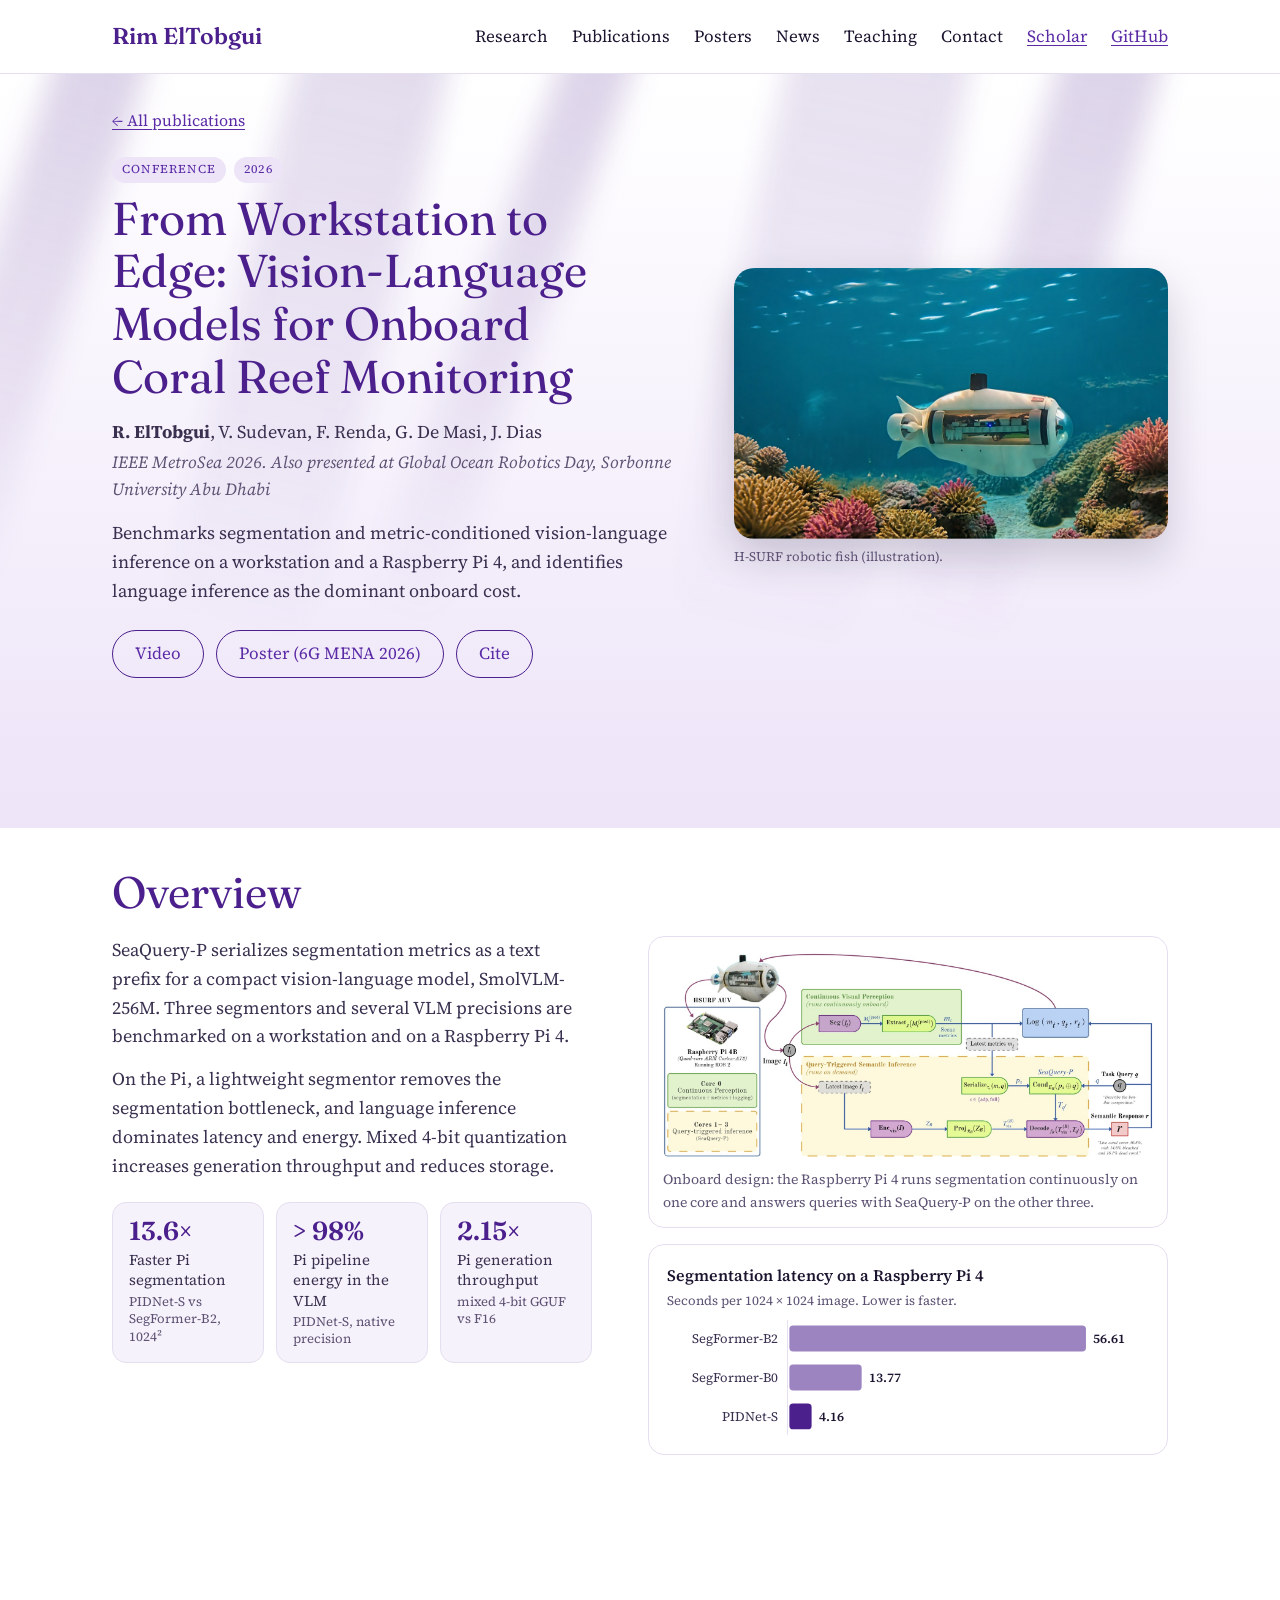
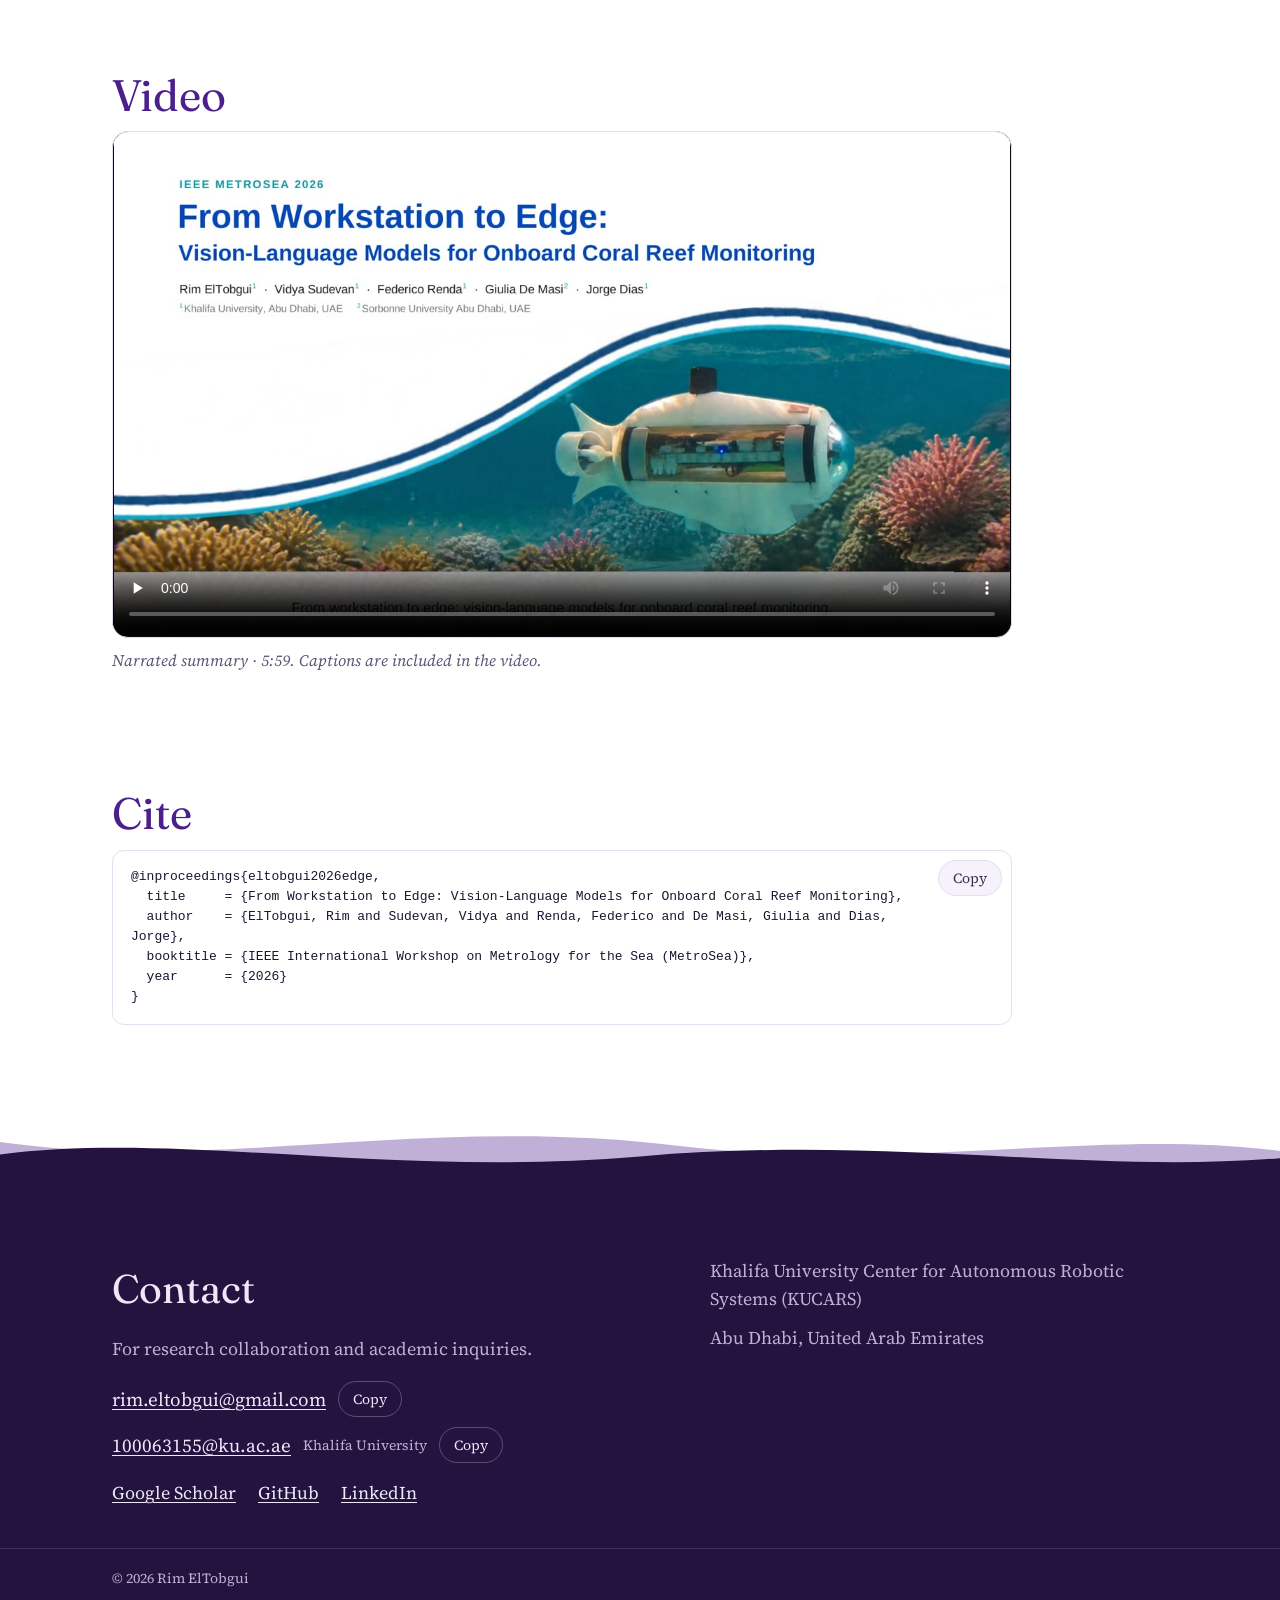
==== paper-edge-2026.html @ 058132c9 "Add files via upload" ====
<!DOCTYPE html>
<html lang="en">
<head>
<meta charset="utf-8">
<meta name="viewport" content="width=device-width, initial-scale=1">
<title>From Workstation to Edge: Vision-Language Models for Onboard Coral Reef Monitoring · Rim ElTobgui</title>
<meta name="description" content="Benchmarks segmentation and metric-conditioned vision-language inference on a workstation and a Raspberry Pi 4, and identifies language inference as the dominant onboard cost.">
<link rel="preconnect" href="https://fonts.googleapis.com">
<link rel="preconnect" href="https://fonts.gstatic.com" crossorigin>
<link href="https://fonts.googleapis.com/css2?family=Fraunces:ital,opsz,wght@0,9..144,400;0,9..144,600;1,9..144,400&family=Source+Serif+4:ital,opsz,wght@0,8..60,400;0,8..60,600;1,8..60,400&display=swap" rel="stylesheet">
<link rel="stylesheet" href="css/site.css">
</head>
<body>

<nav class="site-nav" aria-label="Main">
  <div class="wrap">
    <a class="brand" href="index.html">Rim ElTobgui</a>
    <div class="nav-links">
      <a href="index.html#research">Research</a>
      <a href="index.html#publications">Publications</a>
      <a href="index.html#posters">Posters</a>
      <a href="index.html#news">News</a>
      <a href="index.html#teaching">Teaching</a>
      <a href="index.html#contact">Contact</a>
      <a class="scholar" href="https://scholar.google.com/citations?user=j8RVJ1IAAAAJ&amp;hl=en">Scholar</a>
      <a class="scholar" href="https://github.com/rimeltobgui">GitHub</a>
    </div>
  </div>
</nav>

<header class="hero-band paper-band">
<div class="rays" aria-hidden="true"><span></span><span></span><span></span><span></span><span></span></div>
<div class="wrap hero-wrap paper-head">
  <a class="back" href="index.html#publications">All publications</a>
  <div class="paper-top">
    <div class="paper-meta">
      <div class="tags"><span class="tag">Conference</span><span class="tag">2026</span></div>
      <h1>From Workstation to Edge: Vision-Language Models for Onboard Coral Reef Monitoring</h1>
      <p class="authors"><strong>R. ElTobgui</strong>, V. Sudevan, F. Renda, G. De Masi, J. Dias</p>
      <p class="venue">IEEE MetroSea 2026. Also presented at Global Ocean Robotics Day, Sorbonne University Abu Dhabi</p>
      <p class="paper-sum">Benchmarks segmentation and metric-conditioned vision-language inference on a workstation and a Raspberry Pi 4, and identifies language inference as the dominant onboard cost.</p>
      <div class="actions"><a class="btn btn-ghost" href="#video">Video</a><a class="btn btn-ghost" href="posters/6gmena2026.pdf">Poster (6G MENA 2026)</a><a class="btn btn-ghost" href="#cite">Cite</a></div>
    </div>
    <figure class="paper-hero-fig"><img src="img/hsurf-render-1.jpg" alt="Illustration of an H-SURF robotic fish over a coral reef"><figcaption>H-SURF robotic fish (illustration).</figcaption></figure>
  </div>
</div>

</header>

<main>
<section class="section" id="overview" style="padding-top: 40px"><div class="wrap">
<h2 class="section-title">Overview</h2>
<div class="spot paper-spot">
      <div class="spot-text">
        <p class="over">SeaQuery-P serializes segmentation metrics as a text prefix for a compact vision-language model, SmolVLM-256M. Three segmentors and several VLM precisions are benchmarked on a workstation and on a Raspberry Pi 4.</p>
        <p class="over">On the Pi, a lightweight segmentor removes the segmentation bottleneck, and language inference dominates latency and energy. Mixed 4-bit quantization increases generation throughput and reduces storage.</p>
        <div class="stats">
          <div class="stat"><b>13.6×</b><span>Faster Pi segmentation</span><small>PIDNet-S vs SegFormer-B2, 1024²</small></div>
          <div class="stat"><b>&gt; 98%</b><span>Pi pipeline energy in the VLM</span><small>PIDNet-S, native precision</small></div>
          <div class="stat"><b>2.15×</b><span>Pi generation throughput</span><small>mixed 4-bit GGUF vs F16</small></div>
        </div>
      </div>
      <div class="spot-visual">
        <figure class="fig">
          <img src="img/edge-onboard.jpg" alt="Onboard pipeline: the H-SURF robot and a Raspberry Pi 4. Core 0 runs segmentation and metric extraction continuously; cores 1 to 3 run SeaQuery-P when a query arrives" loading="lazy" width="1600" height="678">
          <figcaption>Onboard design: the Raspberry Pi 4 runs segmentation continuously on one core and answers queries with SeaQuery-P on the other three.</figcaption>
        </figure>
        <figure class="chart">
          <h4>Segmentation latency on a Raspberry Pi 4</h4>
          <p>Seconds per 1024 × 1024 image. Lower is faster.</p>
          <svg viewBox="0 0 520 132" role="img" aria-label="SegFormer-B2 56.61 seconds, SegFormer-B0 13.77 seconds, PIDNet-S 4.16 seconds">
            <line class="axis" x1="130" y1="0" x2="130" y2="124"/>
            <g class="row"><title>SegFormer-B2: 56.61 s</title><text x="120" y="25" text-anchor="end">SegFormer-B2</text><rect class="bar" x="132" y="6" width="320" height="28" rx="4"/><text class="val" x="460" y="25">56.61</text></g>
            <g class="row"><title>SegFormer-B0: 13.77 s</title><text x="120" y="67" text-anchor="end">SegFormer-B0</text><rect class="bar" x="132" y="48" width="78" height="28" rx="4"/><text class="val" x="218" y="67">13.77</text></g>
            <g class="row"><title>PIDNet-S: 4.16 s</title><text x="120" y="109" text-anchor="end">PIDNet-S</text><rect class="bar key" x="132" y="90" width="24" height="28" rx="4"/><text class="val" x="164" y="109">4.16</text></g>
          </svg>
        </figure>
      </div>
    </div>
</div></section>



<section class="section" id="video"><div class="wrap">
<h2 class="section-title">Video</h2>
<div class="paper-video"><video controls preload="none" poster="img/thumb-metrosea2026.jpg"><source src="video/metrosea2026.mp4" type="video/mp4"></video><p class="venue">Narrated summary · 5:59. Captions are included in the video.</p></div>
</div></section>

<section class="section" id="cite" style="padding-top: 24px"><div class="wrap"><h2 class="section-title">Cite</h2>
<div class="bibbox"><pre>@inproceedings{eltobgui2026edge,
  title     = {From Workstation to Edge: Vision-Language Models for Onboard Coral Reef Monitoring},
  author    = {ElTobgui, Rim and Sudevan, Vidya and Renda, Federico and De Masi, Giulia and Dias, Jorge},
  booktitle = {IEEE International Workshop on Metrology for the Sea (MetroSea)},
  year      = {2026}
}</pre><button type="button" class="copy">Copy</button></div></div></section>
</main>

<footer id="contact">
  <svg class="foot-wave" viewBox="0 0 1440 80" preserveAspectRatio="none" aria-hidden="true"><path class="w2" d="M0,30 C240,64 480,0 760,34 C1020,64 1240,14 1440,40 L1440,80 L0,80 Z"/><path class="w1" d="M0,44 C200,18 440,70 720,46 C1000,22 1220,66 1440,48 L1440,80 L0,80 Z"/></svg>
  <div class="wrap">
    <div style="flex: 1 1 420px; min-width: 0">
      <h2>Contact</h2>
      <p>For research collaboration and academic inquiries.</p>
      <ul class="emails">
        <li><a href="mailto:rim.eltobgui@gmail.com">rim.eltobgui@gmail.com</a><button type="button" class="copy-mail" data-mail="rim.eltobgui@gmail.com">Copy</button></li>
        <li><a href="mailto:100063155@ku.ac.ae">100063155@ku.ac.ae</a><span class="mail-note">Khalifa University</span><button type="button" class="copy-mail" data-mail="100063155@ku.ac.ae">Copy</button></li>
      </ul>
      <div class="foot-links">
        <a href="https://scholar.google.com/citations?user=j8RVJ1IAAAAJ&amp;hl=en">Google Scholar</a>
        <a href="https://github.com/rimeltobgui">GitHub</a>
        <a href="https://www.linkedin.com/in/rimeltobgui">LinkedIn</a>
      </div>
    </div>
    <div style="flex: 1 1 320px; min-width: 0">
      <p>Khalifa University Center for Autonomous Robotic Systems (KUCARS)</p>
      <p>Abu Dhabi, United Arab Emirates</p>
    </div>
  </div>
  <div class="copyright"><div class="wrap">© 2026 Rim ElTobgui</div></div>
</footer>

<script>
(function () {
  var chips = document.querySelectorAll('.chip');
  var pubs = document.querySelectorAll('.pub');
  var count = document.getElementById('pub-count');
  function apply(filter) {
    var n = 0;
    pubs.forEach(function (p) {
      var show = filter === 'all' || p.getAttribute('data-type') === filter;
      p.hidden = !show;
      if (show) n++;
    });
    count.textContent = n + (n === 1 ? ' paper' : ' papers');
    chips.forEach(function (c) { c.setAttribute('aria-pressed', c.getAttribute('data-filter') === filter ? 'true' : 'false'); });
  }
  chips.forEach(function (c) { c.addEventListener('click', function () { apply(c.getAttribute('data-filter')); }); });

  document.querySelectorAll('.copy').forEach(function (btn) {
    btn.addEventListener('click', function () {
      var text = btn.parentElement.querySelector('pre').textContent;
      var done = function (msg) { btn.textContent = msg; setTimeout(function () { btn.textContent = 'Copy'; }, 1600); };
      try {
        navigator.clipboard.writeText(text).then(function () { done('Copied'); }, function () { done('Select and copy'); });
      } catch (e) { done('Select and copy'); }
    });
  });

  document.querySelectorAll('.copy-mail').forEach(function (btn) {
    btn.addEventListener('click', function () {
      var done = function (msg) { btn.textContent = msg; setTimeout(function () { btn.textContent = 'Copy'; }, 1600); };
      try {
        navigator.clipboard.writeText(btn.getAttribute('data-mail')).then(function () { done('Copied'); }, function () { done('Select and copy'); });
      } catch (e) { done('Select and copy'); }
    });
  });

  // Opening a video link plays nothing by itself; reset the filter so linked papers are visible.
  document.querySelectorAll('a[href^="#pub-"]').forEach(function (a) {
    a.addEventListener('click', function () { apply('all'); });
  });
})();
</script>
</body>
</html>
---- css/site.css ----
/* Layout: single editorial column, 1120px measure, hairline-ruled sections, portrait beside the name. */
:root {
  --bg: #FFFFFF;
  --wash: #F6F2FB;
  --ink: #1D1530;
  --ink-2: #3A3150;
  --muted: #5E5374;
  --rule: #E5DEEF;
  --accent: #4B1F8C;
  --accent-ink: #5B2BA6;
  --accent-soft: #EDE4F8;
  --on-accent: #FFFFFF;
  --foot: #24123F;
  --foot-ink: #EEE7F8;
  --foot-muted: #BFB1D4;
  --display: "Fraunces", Georgia, "Times New Roman", serif;
  --body: "Source Serif 4", Georgia, "Times New Roman", serif;
  --mono: ui-monospace, "SFMono-Regular", Menlo, Consolas, monospace;
  color-scheme: light;
}
@media (prefers-color-scheme: dark) {
  :root:not([data-theme="light"]) {
    --bg: #15111C; --wash: #1D1727; --ink: #EDE8F4; --ink-2: #D6CEE3; --muted: #ADA1C2; --rule: #342A43;
    --accent: #C4A8F3; --accent-ink: #D3BDF8; --accent-soft: #2A2040; --on-accent: #1A0F2E;
    --foot: #0E0A14; --foot-ink: #EDE8F4; --foot-muted: #A99DBD; color-scheme: dark;
  }
}
:root[data-theme="dark"] {
  --bg: #15111C; --wash: #1D1727; --ink: #EDE8F4; --ink-2: #D6CEE3; --muted: #ADA1C2; --rule: #342A43;
  --accent: #C4A8F3; --accent-ink: #D3BDF8; --accent-soft: #2A2040; --on-accent: #1A0F2E;
  --foot: #0E0A14; --foot-ink: #EDE8F4; --foot-muted: #A99DBD; color-scheme: dark;
}
* { box-sizing: border-box; }
html { scroll-behavior: smooth; }
@media (prefers-reduced-motion: reduce) { html { scroll-behavior: auto; } }
body { margin: 0; background: var(--bg); color: var(--ink); font-family: var(--body); font-size: 18px; line-height: 1.6; }
img, video { max-width: 100%; }
a { color: var(--accent-ink); text-decoration-thickness: 1px; text-underline-offset: 3px; }
a:hover { color: var(--accent); }
:focus-visible { outline: 2px solid var(--accent); outline-offset: 3px; border-radius: 4px; }
h1, h2, h3 { text-wrap: balance; }
.wrap { max-width: 1120px; margin: 0 auto; padding: 0 clamp(16px, 4vw, 32px); }
.section { padding: 80px 0; }
.section-title { margin: 0 0 12px; font-family: var(--display); font-weight: 400; font-size: clamp(34px, 4.4vw, 44px); line-height: 1.1; color: var(--accent); }
.lede { margin: 0 0 40px; max-width: 62ch; color: var(--ink-2); }

/* Nav */
.site-nav { border-bottom: 1px solid var(--rule); background: var(--bg); position: sticky; top: 0; z-index: 10; }
.site-nav .wrap { display: flex; flex-wrap: wrap; align-items: center; justify-content: space-between; gap: 12px 24px; padding-top: 18px; padding-bottom: 18px; }
.brand { font-family: var(--display); font-size: 23px; font-weight: 600; color: var(--accent); text-decoration: none; }
.nav-links { display: flex; flex-wrap: wrap; gap: 6px 24px; font-size: 17px; }
.nav-links a { color: var(--ink); text-decoration: none; }
.nav-links a:hover { color: var(--accent); text-decoration: underline; }
.nav-links a.scholar { color: var(--accent-ink); text-decoration: underline; }

/* Hero */
.hero { display: flex; flex-wrap: wrap; align-items: center; gap: 56px; padding: 72px 0 56px; }
.hero-text { flex: 1 1 520px; min-width: 0; }
.eyebrow { margin: 0 0 14px; font-size: 14px; letter-spacing: 0.14em; text-transform: uppercase; color: var(--muted); }
.hero h1 { margin: 0 0 12px; font-family: var(--display); font-weight: 400; font-size: clamp(52px, 7vw, 78px); line-height: 1.02; color: var(--accent); }
.tagline { margin: 0 0 22px; font-family: var(--display); font-style: italic; font-size: clamp(24px, 2.8vw, 30px); line-height: 1.25; color: var(--ink-2); }
.hero p.intro { margin: 0 0 18px; font-size: 20px; color: var(--ink-2); max-width: 60ch; }
.advisors { margin: 0 0 30px; font-size: 16px; color: var(--muted); }
.actions { display: flex; flex-wrap: wrap; align-items: center; gap: 12px; }
.btn { display: inline-flex; align-items: center; gap: 10px; min-height: 48px; padding: 0 22px; border-radius: 999px; font-size: 17px; text-decoration: none; border: 1px solid var(--accent); }
.btn-primary { background: var(--accent); color: var(--on-accent); }
.btn-primary:hover { background: var(--accent-ink); color: var(--on-accent); }
.btn-ghost { color: var(--accent-ink); background: transparent; }
.btn-ghost:hover { background: var(--accent-soft); }
.portrait { flex: 0 1 330px; min-width: 220px; max-width: 330px; margin: 0; position: relative; }
.portrait::before { content: ""; position: absolute; inset: 20px -20px -20px 20px; background: var(--accent-soft); border-radius: 28px; }
.portrait img { position: relative; display: block; width: 100%; height: auto; aspect-ratio: 3 / 4; object-fit: cover; border-radius: 28px; }


/* Latest */
.latest-section { padding: 24px 0 24px; }
.latest-head { display: flex; flex-wrap: wrap; align-items: baseline; justify-content: space-between; gap: 12px; margin-bottom: 20px; }
.latest { display: grid; grid-template-columns: repeat(2, minmax(0, 1fr)); gap: 24px; }
.latest-card { display: flex; flex-direction: column; border: 1px solid var(--rule); border-radius: 20px; overflow: hidden; background: var(--bg); }
.latest-card.feature { grid-column: 1 / -1; flex-direction: row; flex-wrap: wrap; background: var(--wash); }
.latest-img { display: block; flex: 1 1 420px; min-width: 0; background: var(--wash); }
.latest-img img { display: block; width: 100%; height: 100%; min-height: 260px; aspect-ratio: 16 / 9; object-fit: cover; }
.latest-card:not(.feature) .latest-img { flex: 0 0 auto; }
.latest-card:not(.feature) .latest-img img { height: auto; min-height: 0; }
.latest-img img.contain { object-fit: contain; background: #FFFFFF; padding: 16px; }
.latest-card:not(.feature) .latest-body { flex: 1 1 auto; }
.latest-body { flex: 1 1 380px; min-width: 0; padding: 24px 26px 26px; display: flex; flex-direction: column; gap: 4px; }
.latest-body h3 { margin: 4px 0 4px; font-family: var(--display); font-weight: 600; font-size: 22px; line-height: 1.3; }
.latest-card.feature h3 { font-size: clamp(24px, 2.6vw, 30px); font-weight: 400; }
.latest-body .venue { margin: 0 0 8px; }
.latest-sum { margin: 0 0 12px; color: var(--ink-2); }
.latest-body .links { margin-top: auto; padding-top: 6px; }
@media (max-width: 760px) { .latest { grid-template-columns: 1fr; } }

/* Highlights */
.highlights { display: grid; grid-template-columns: repeat(auto-fit, minmax(230px, 1fr)); border-top: 1px solid var(--rule); border-bottom: 1px solid var(--rule); margin-bottom: 16px; }
.highlights div { padding: 22px 22px 22px 0; }
.highlights strong { display: block; font-family: var(--display); font-weight: 400; font-size: 25px; color: var(--accent); }
.highlights span { font-size: 16px; color: var(--muted); }

/* Research */
.threads { display: grid; grid-template-columns: repeat(auto-fit, minmax(290px, 1fr)); gap: 40px; }
.thread { display: flex; flex-direction: column; gap: 12px; }
.thread img { width: 100%; height: 200px; object-fit: cover; border-radius: 16px; display: block; background: var(--wash); }
.thread img.contain { object-fit: contain; padding: 18px; }
.thread .num { margin: 6px 0 0; font-family: var(--display); font-size: 18px; color: var(--muted); }
.thread h3 { margin: 0; font-family: var(--display); font-weight: 600; font-size: 25px; line-height: 1.2; }
.thread p { margin: 0; color: var(--ink-2); }
.ongoing { margin: 40px 0 0; padding-top: 20px; border-top: 1px solid var(--rule); color: var(--ink-2); font-size: 17px; }

/* Publications */
.pubs-section { background: var(--wash); }
.pubs-head { display: flex; flex-wrap: wrap; align-items: baseline; justify-content: space-between; gap: 16px; }
.filters { display: flex; flex-wrap: wrap; align-items: center; gap: 10px; padding: 8px 0 28px; border-bottom: 1px solid var(--rule); }
.chip { min-height: 44px; padding: 0 18px; border-radius: 999px; border: 1px solid var(--rule); background: var(--bg); color: var(--ink-2); font-family: inherit; font-size: 16px; cursor: pointer; }
.chip:hover { border-color: var(--accent); }
.chip[aria-pressed="true"] { background: var(--accent); border-color: var(--accent); color: var(--on-accent); }
.count { margin-left: auto; font-size: 15px; color: var(--muted); }
.pub { display: flex; flex-wrap: wrap; gap: 6px 32px; padding: 28px 0; border-bottom: 1px solid var(--rule); }
.pub[hidden] { display: none; }
.pub .year { flex: 0 0 80px; margin: 0; font-family: var(--display); font-size: 22px; color: var(--muted); font-variant-numeric: tabular-nums; }
.pub .body { flex: 1 1 560px; min-width: 0; }
.tags { display: flex; flex-wrap: wrap; gap: 8px; margin-bottom: 8px; }
.tag { font-size: 12px; letter-spacing: 0.1em; text-transform: uppercase; padding: 3px 10px; border-radius: 999px; background: var(--accent-soft); color: var(--accent-ink); }
.tag.award { background: var(--accent); color: var(--on-accent); }
.pub h3 { margin: 0 0 6px; font-family: var(--display); font-weight: 600; font-size: 23px; line-height: 1.3; }
.authors { margin: 0; font-size: 16px; color: var(--ink-2); }
.venue { margin: 2px 0 12px; font-size: 16px; font-style: italic; color: var(--muted); }
.links { display: flex; flex-wrap: wrap; align-items: center; gap: 8px 20px; font-size: 15px; }
details.bib summary { cursor: pointer; color: var(--accent-ink); text-decoration: underline; text-underline-offset: 3px; list-style: none; min-height: 44px; display: inline-flex; align-items: center; }
details.bib summary::-webkit-details-marker { display: none; }
details.bib[open] { flex-basis: 100%; }
.bibbox { position: relative; margin-top: 8px; }
.bibbox pre { margin: 0; padding: 16px 18px; padding-right: 96px; background: var(--bg); border: 1px solid var(--rule); border-radius: 12px; font-family: var(--mono); font-size: 13px; line-height: 1.55; color: var(--ink); white-space: pre-wrap; overflow-x: auto; }
.copy { position: absolute; top: 10px; right: 10px; min-height: 36px; padding: 0 14px; border-radius: 999px; border: 1px solid var(--rule); background: var(--wash); color: var(--ink-2); font-family: inherit; font-size: 14px; cursor: pointer; }

/* Videos */
.videos { display: grid; grid-template-columns: repeat(auto-fit, minmax(min(100%, 400px), 1fr)); gap: 32px; }
.video-card { display: flex; flex-direction: column; gap: 10px; scroll-margin-top: 90px; }
.video-card video { width: 100%; aspect-ratio: 16 / 9; border-radius: 14px; border: 1px solid var(--rule); background: #0E0A14; display: block; }
.video-card h3 { margin: 4px 0 0; font-family: var(--display); font-weight: 400; font-size: 20px; line-height: 1.3; }
.video-card p { margin: 0; font-size: 15px; color: var(--muted); }

/* News and teaching */
.two-col { display: flex; flex-wrap: wrap; gap: 56px; }
.two-col > div { flex: 1 1 420px; min-width: 0; }
.list { list-style: none; margin: 0; padding: 0; border-bottom: 1px solid var(--rule); }
.list li { display: flex; gap: 24px; padding: 16px 0; border-top: 1px solid var(--rule); }
.list .when { flex: 0 0 72px; color: var(--muted); font-variant-numeric: tabular-nums; }
.list.stack li { display: block; }
.list .what { display: block; font-weight: 600; }
.list .where { color: var(--muted); font-size: 16px; }

/* Spotlights */
.spot { display: flex; flex-wrap: wrap; align-items: flex-start; gap: 40px 56px; padding: 56px 0; border-top: 1px solid var(--rule); scroll-margin-top: 90px; }
.spot:first-of-type { border-top: 0; padding-top: 8px; }
.spot.flip { flex-direction: row-reverse; }
.spot-visual { flex: 1 1 460px; min-width: 0; display: flex; flex-direction: column; gap: 16px; }
.spot-text { flex: 1 1 420px; min-width: 0; }
.kicker { margin: 0 0 10px; font-size: 14px; letter-spacing: 0.12em; text-transform: uppercase; color: var(--muted); }
.spot h3 { margin: 0 0 14px; font-family: var(--display); font-weight: 400; font-size: clamp(26px, 3vw, 32px); line-height: 1.2; color: var(--ink); }
.spot p.over { margin: 0 0 14px; color: var(--ink-2); }
.fig { margin: 0; background: #FFFFFF; border: 1px solid var(--rule); border-radius: 16px; padding: 14px; }
.fig img { display: block; width: 100%; height: auto; border-radius: 8px; }
.fig figcaption { margin-top: 10px; font-size: 14px; color: #5E5374; }
.fig.photo { padding: 0; overflow: hidden; background: var(--wash); }
.fig.photo figcaption { padding: 0 14px 12px; color: var(--muted); }
.pair { display: flex; gap: 10px; padding: 10px; }
.pair figure { flex: 1 1 0; min-width: 0; margin: 0; }
.pair img { border-radius: 8px; aspect-ratio: 4 / 3; object-fit: cover; }
.pair span { display: block; margin-top: 6px; font-size: 13px; color: var(--muted); }
.stats { display: grid; grid-template-columns: repeat(auto-fit, minmax(140px, 1fr)); gap: 12px; margin: 22px 0 18px; }
.stat { padding: 14px 16px; border-radius: 14px; background: var(--wash); border: 1px solid var(--rule); }
.stat b { display: block; font-family: var(--display); font-weight: 600; font-size: 26px; white-space: nowrap; line-height: 1.1; color: var(--accent); font-variant-numeric: tabular-nums; }
.stat span { display: block; margin-top: 4px; font-size: 15px; color: var(--ink-2); line-height: 1.35; }
.stat small { display: block; margin-top: 2px; font-size: 13px; color: var(--muted); line-height: 1.35; }
.spot-links { display: flex; flex-wrap: wrap; gap: 8px 22px; font-size: 16px; }
.chart { margin: 0; padding: 18px 18px 12px; border: 1px solid var(--rule); border-radius: 16px; background: var(--bg); }
.chart h4 { margin: 0 0 2px; font-family: var(--body); font-size: 16px; font-weight: 600; color: var(--ink); }
.chart p { margin: 0 0 8px; font-size: 13px; color: var(--muted); }
.chart svg { display: block; width: 100%; height: auto; overflow: visible; }
.chart .bar { fill: var(--accent); opacity: 0.55; transition: opacity 120ms; }
.chart .bar.key { opacity: 1; }
.chart g.row:hover .bar { opacity: 1; }
.chart text { font-family: var(--body); fill: var(--ink-2); font-size: 14px; }
.chart text.val { fill: var(--ink); font-weight: 600; font-variant-numeric: tabular-nums; }
.chart .axis { stroke: var(--rule); stroke-width: 1; }
.chart .zone { stroke: var(--bg); stroke-width: 2; }
.chart .z1 { fill: #E2D4F5; }
.chart .z2 { fill: #A88BD6; }
.chart .z3 { fill: #4B1F8C; }
.chart text.zl { font-family: var(--display); font-size: 18px; fill: #1D1530; }
.chart text.zl.light { fill: #FFFFFF; }
.metrics { list-style: none; margin: 0; padding: 4px 16px 10px; font-size: 15px; }
.metrics li { display: flex; justify-content: space-between; gap: 12px; padding: 7px 0; border-bottom: 1px solid var(--rule); color: var(--ink-2); }
.metrics li b { color: var(--ink); font-variant-numeric: tabular-nums; }
.chat { display: flex; flex-direction: column; gap: 8px; padding: 0 16px 16px; font-size: 15px; }
.bubble { max-width: 85%; padding: 9px 14px; border-radius: 16px; line-height: 1.4; }
.bubble.q { align-self: flex-end; background: var(--accent); color: var(--on-accent); border-bottom-right-radius: 4px; }
.bubble.a { align-self: flex-start; background: var(--bg); border: 1px solid var(--rule); color: var(--ink); border-bottom-left-radius: 4px; }
.ongoing-grid { display: grid; grid-template-columns: repeat(auto-fit, minmax(220px, 1fr)); gap: 16px; margin-top: 8px; }
.ongoing-card { padding: 20px 22px; border-radius: 16px; background: var(--accent-soft); }
.ongoing-card h4 { margin: 0 0 6px; font-family: var(--display); font-weight: 600; font-size: 20px; color: var(--ink); }
.ongoing-card p { margin: 0 0 8px; font-size: 16px; color: var(--ink-2); }

/* Samples */
.samples-section { background: var(--wash); }
.sample-group { padding: 32px 0; border-top: 1px solid var(--rule); }
.sample-group:first-of-type { border-top: 0; padding-top: 0; }
.sample-group h3 { margin: 0 0 18px; font-family: var(--display); font-weight: 400; font-size: clamp(24px, 2.6vw, 28px); line-height: 1.25; }
.sample-group h3.sub { margin-top: 32px; font-size: 22px; }
.sample-grid { display: grid; gap: 20px; }
.sample-grid.two { grid-template-columns: repeat(auto-fit, minmax(min(100%, 340px), 1fr)); }
.sample-grid.three { grid-template-columns: repeat(auto-fit, minmax(min(100%, 260px), 1fr)); }
.sample { margin: 0; background: var(--bg); border: 1px solid var(--rule); border-radius: 16px; overflow: hidden; }
.sample img { display: block; width: 100%; height: auto; aspect-ratio: 16 / 10; object-fit: cover; }
.sample figcaption { padding: 12px 16px 16px; font-size: 15px; line-height: 1.45; color: var(--ink-2); }
.lbl { display: inline-block; margin-right: 8px; padding: 2px 10px; border-radius: 999px; font-size: 12px; letter-spacing: 0.08em; text-transform: uppercase; background: var(--accent-soft); color: var(--accent-ink); vertical-align: 1px; }
.lbl.ok { background: var(--accent); color: var(--on-accent); }
.lbl.fail { background: var(--ink-2); color: var(--bg); }
.chat-card .chat-head { padding: 14px 16px 8px; }
.chat-card .chat { padding-top: 4px; }
.sample-grid.three img { aspect-ratio: 860 / 591; }
.sample-note { margin: 14px 0 0; font-size: 14px; color: var(--muted); }
.sample-wide { display: flex; flex-wrap: wrap; gap: 24px 32px; align-items: center; }
.sample-wide .sample { flex: 1 1 520px; min-width: 0; }
.sample-wide .sample img { aspect-ratio: auto; }
.sample-side { flex: 1 1 280px; min-width: 0; color: var(--ink-2); }
.sample-side p { margin: 0 0 10px; }

/* Posters */
.posters { display: grid; grid-template-columns: repeat(auto-fill, minmax(min(100%, 280px), 1fr)); gap: 28px; }
.poster { display: flex; flex-direction: column; gap: 8px; text-decoration: none; color: var(--ink); }
.poster .thumb { aspect-ratio: 3 / 4; border-radius: 12px; border: 1px solid var(--rule); overflow: hidden; background: #FFFFFF; transition: transform 160ms, box-shadow 160ms; }
.poster img { width: 100%; height: 100%; object-fit: cover; object-position: top; display: block; }
.poster:hover .thumb { transform: translateY(-3px); box-shadow: 0 10px 24px rgba(75, 31, 140, 0.16); }
@media (prefers-reduced-motion: reduce) { .poster .thumb { transition: none; } .poster:hover .thumb { transform: none; } }
.poster .venue-tag { font-size: 13px; letter-spacing: 0.1em; text-transform: uppercase; color: var(--accent-ink); }
.poster strong { font-family: var(--display); font-weight: 400; font-size: 18px; line-height: 1.3; }
.poster span.open { font-size: 14px; color: var(--muted); }

/* Teaching */
.teach-lede { margin: -4px 0 16px; color: var(--muted); font-size: 16px; }
.course { display: flex; flex-wrap: wrap; justify-content: space-between; gap: 4px 16px; }
.course .terms { color: var(--muted); font-size: 15px; font-variant-numeric: tabular-nums; }


.direction { margin-top: 24px; padding: 28px 0 0; border-top: 1px solid var(--rule); max-width: 760px; }
.direction h3 { margin: 0 0 8px; font-family: var(--display); font-weight: 400; font-size: 26px; color: var(--accent); }
.direction p { margin: 0; color: var(--ink-2); }

/* Underwater elements */
.hero-band { position: relative; overflow: hidden; background: linear-gradient(180deg, var(--bg) 0%, var(--accent-soft) 100%); padding-bottom: 140px; }
.hero-wrap { position: relative; z-index: 1; }
.rays { position: absolute; inset: 0; pointer-events: none; overflow: hidden; }
.rays span { position: absolute; top: -20%; height: 115%; transform-origin: top center; filter: blur(14px);
  background: linear-gradient(180deg, color-mix(in srgb, var(--accent) 24%, transparent) 0%, color-mix(in srgb, var(--accent) 9%, transparent) 55%, transparent 85%);
  animation: sway 14s ease-in-out infinite alternate; }
.rays span:nth-child(1) { left: 8%; width: 90px; transform: rotate(18deg); animation-delay: 0s; }
.rays span:nth-child(2) { left: 26%; width: 150px; transform: rotate(14deg); animation-delay: -4s; opacity: 0.8; }
.rays span:nth-child(3) { left: 48%; width: 70px; transform: rotate(20deg); animation-delay: -8s; }
.rays span:nth-child(4) { left: 64%; width: 180px; transform: rotate(12deg); animation-delay: -2s; opacity: 0.7; }
.rays span:nth-child(5) { left: 86%; width: 100px; transform: rotate(16deg); animation-delay: -6s; }
@keyframes sway { from { opacity: 0.35; margin-left: -18px; } to { opacity: 1; margin-left: 18px; } }
.hero-waves { position: absolute; left: 0; right: 0; bottom: -1px; height: 150px; overflow: hidden; pointer-events: none; }
.wv { position: absolute; left: 0; bottom: 0; width: 200%; height: 100%; display: block; }
.wv-back path { fill: var(--accent); opacity: 0.16; }
.wv-mid path { fill: var(--accent); opacity: 0.26; }
.wv-front path { fill: var(--bg); }
.wv-back { animation: swell 38s linear infinite; }
.wv-mid { animation: swell 26s linear infinite reverse; }
.wv-front { animation: swell 60s linear infinite; }
@keyframes swell { from { transform: translateX(0); } to { transform: translateX(-50%); } }
.bubbles { position: absolute; top: 0; bottom: 0; right: 1%; width: 22%; pointer-events: none; }
.bubbles span { position: absolute; bottom: -20px; width: 10px; height: 10px; border-radius: 50%; border: 1.5px solid var(--accent); opacity: 0; background: radial-gradient(circle at 35% 35%, rgba(255,255,255,0.9), rgba(255,255,255,0) 60%); animation: rise 14s linear infinite; }
.bubbles span:nth-child(1) { left: 6%; animation-delay: 0s; }
.bubbles span:nth-child(2) { left: 18%; width: 6px; height: 6px; animation-delay: 3s; animation-duration: 11s; }
.bubbles span:nth-child(3) { left: 30%; width: 14px; height: 14px; animation-delay: 6s; animation-duration: 17s; }
.bubbles span:nth-child(4) { left: 46%; width: 8px; height: 8px; animation-delay: 1.5s; }
.bubbles span:nth-child(5) { left: 60%; width: 5px; height: 5px; animation-delay: 8s; animation-duration: 10s; }
.bubbles span:nth-child(6) { left: 72%; width: 12px; height: 12px; animation-delay: 4.5s; animation-duration: 16s; }
.bubbles span:nth-child(7) { left: 84%; width: 7px; height: 7px; animation-delay: 10s; animation-duration: 12s; }
.bubbles span:nth-child(8) { left: 94%; width: 9px; height: 9px; animation-delay: 2s; animation-duration: 15s; }
.bubbles span:nth-child(9) { left: 38%; width: 5px; height: 5px; animation-delay: 12s; animation-duration: 9s; }
@keyframes rise { 0% { transform: translate(0, 0); opacity: 0; } 10% { opacity: 0.55; } 50% { transform: translate(8px, -45vh); } 90% { opacity: 0.4; } 100% { transform: translate(-6px, -90vh); opacity: 0; } }
@media (prefers-reduced-motion: reduce) { .rays span, .wv { animation: none !important; } .bubbles { display: none; } }
.latest-section { position: relative; }
.wavy { position: relative; margin-top: 30px; margin-bottom: 30px; }
.wavy::before, .wavy::after { content: ""; position: absolute; left: 0; right: 0; height: 30px; background: var(--wash);
  -webkit-mask: url("data:image/svg+xml,%3Csvg xmlns='http://www.w3.org/2000/svg' viewBox='0 0 240 30' preserveAspectRatio='none'%3E%3Cpath d='M0 15 C40 5 80 5 120 15 C160 25 200 25 240 15 V30 H0Z'/%3E%3C/svg%3E") repeat-x 0 0 / 520px 30px;
          mask: url("data:image/svg+xml,%3Csvg xmlns='http://www.w3.org/2000/svg' viewBox='0 0 240 30' preserveAspectRatio='none'%3E%3Cpath d='M0 15 C40 5 80 5 120 15 C160 25 200 25 240 15 V30 H0Z'/%3E%3C/svg%3E") repeat-x 0 0 / 520px 30px; }
.wavy::before { top: -29px; }
.wavy::after { bottom: -29px; transform: scaleY(-1); }
footer { position: relative; margin-top: 80px; }
.foot-wave { position: absolute; left: 0; right: 0; top: -70px; width: 100%; height: 72px; display: block; }
.foot-wave .w1 { fill: var(--foot); }
.foot-wave .w2 { fill: var(--accent); opacity: 0.35; }

/* Footer */
.emails { list-style: none; margin: 18px 0 6px; padding: 0; display: flex; flex-direction: column; gap: 10px; }
.emails li { display: flex; flex-wrap: wrap; align-items: center; gap: 8px 12px; font-size: 19px; }
.mail-note { font-size: 14px; color: var(--foot-muted); }
.copy-mail { min-height: 36px; padding: 0 14px; border-radius: 999px; border: 1px solid rgba(255,255,255,0.25); background: transparent; color: var(--foot-ink); font-family: inherit; font-size: 14px; cursor: pointer; }
.copy-mail:hover { background: rgba(255,255,255,0.08); }
footer { background: var(--foot); color: var(--foot-ink); }
footer .wrap { display: flex; flex-wrap: wrap; justify-content: space-between; gap: 40px; padding-top: 72px; padding-bottom: 40px; }
footer h2 { margin: 0 0 14px; font-family: var(--display); font-weight: 400; font-size: 40px; color: var(--foot-ink); }
footer p { margin: 0 0 10px; color: var(--foot-muted); }
footer a { color: var(--foot-ink); }
footer a:hover { color: #FFFFFF; }
.foot-links { display: flex; flex-wrap: wrap; gap: 10px 22px; margin-top: 16px; }
.copyright { border-top: 1px solid rgba(255,255,255,0.12); }
.copyright .wrap { padding-top: 18px; padding-bottom: 28px; font-size: 14px; color: var(--foot-muted); }
@media (max-width: 700px) {
  .hero { gap: 28px; padding: 32px 0 40px; }
  .portrait { order: -1; flex: 0 0 auto; width: 168px; min-width: 0; max-width: 168px; }
  .portrait::before { inset: 10px -10px -10px 10px; border-radius: 22px; }
  .portrait img { aspect-ratio: 1 / 1; object-position: center 22%; border-radius: 22px; }
  .hero-text { flex-basis: 100%; }
  .site-nav { position: static; }
  .highlights div { padding: 12px 0; }
  .highlights strong { font-size: 21px; }
  .highlights span { font-size: 14px; }
  .stats { grid-template-columns: repeat(3, minmax(0, 1fr)); gap: 8px; }
  .stat { padding: 10px 10px; }
  .stat b { font-size: 19px; white-space: normal; }
  .stat span { font-size: 13px; }
  .stat small { font-size: 12px; }
  .posters { grid-template-columns: repeat(2, minmax(0, 1fr)); gap: 18px; }
  .poster strong { font-size: 15px; }
  .section { padding: 56px 0; }
}

/* Paper pages */
.paper-band { padding-bottom: 150px; }
.paper-head { padding-top: 32px; }
.back { display: inline-block; margin-bottom: 24px; font-size: 16px; }
.back::before { content: "\2190  "; }
.paper-top { display: flex; flex-wrap: wrap; gap: 40px 48px; align-items: center; }
.paper-meta { flex: 1 1 520px; min-width: 0; }
.paper-meta h1 { margin: 10px 0 14px; font-family: var(--display); font-weight: 400; font-size: clamp(32px, 4vw, 46px); line-height: 1.15; color: var(--accent); }
.paper-meta .authors { font-size: 18px; }
.paper-meta .venue { font-size: 17px; margin-bottom: 16px; }
.paper-sum { margin: 0 0 24px; color: var(--ink-2); max-width: 62ch; }
.paper-hero-fig { flex: 1 1 380px; min-width: 0; margin: 0; }
.paper-hero-fig img { display: block; width: 100%; aspect-ratio: 16 / 10; object-fit: cover; border-radius: 20px; box-shadow: 0 18px 40px rgba(29, 21, 48, 0.18); }
.paper-hero-fig figcaption { margin-top: 8px; font-size: 13px; color: var(--muted); }
.paper-spot { border-top: 0; padding-top: 8px; }
.paper-video { max-width: 900px; }
.paper-video video { width: 100%; aspect-ratio: 16 / 9; border-radius: 16px; border: 1px solid var(--rule); background: #0E0A14; display: block; }
.paper-video .venue { margin-top: 10px; }
#cite .bibbox { max-width: 900px; }
.pub-title { color: inherit; text-decoration: none; }
.pub-title:hover { color: var(--accent); text-decoration: underline; }
.thread-links { list-style: none; margin: 4px 0 0; padding: 0; font-size: 16px; display: flex; flex-direction: column; gap: 6px; }
.thread img { height: 210px; }
.list.teach .where { display: block; }
.terms-list { display: block; margin-top: 4px; font-size: 15px; color: var(--ink-2); }
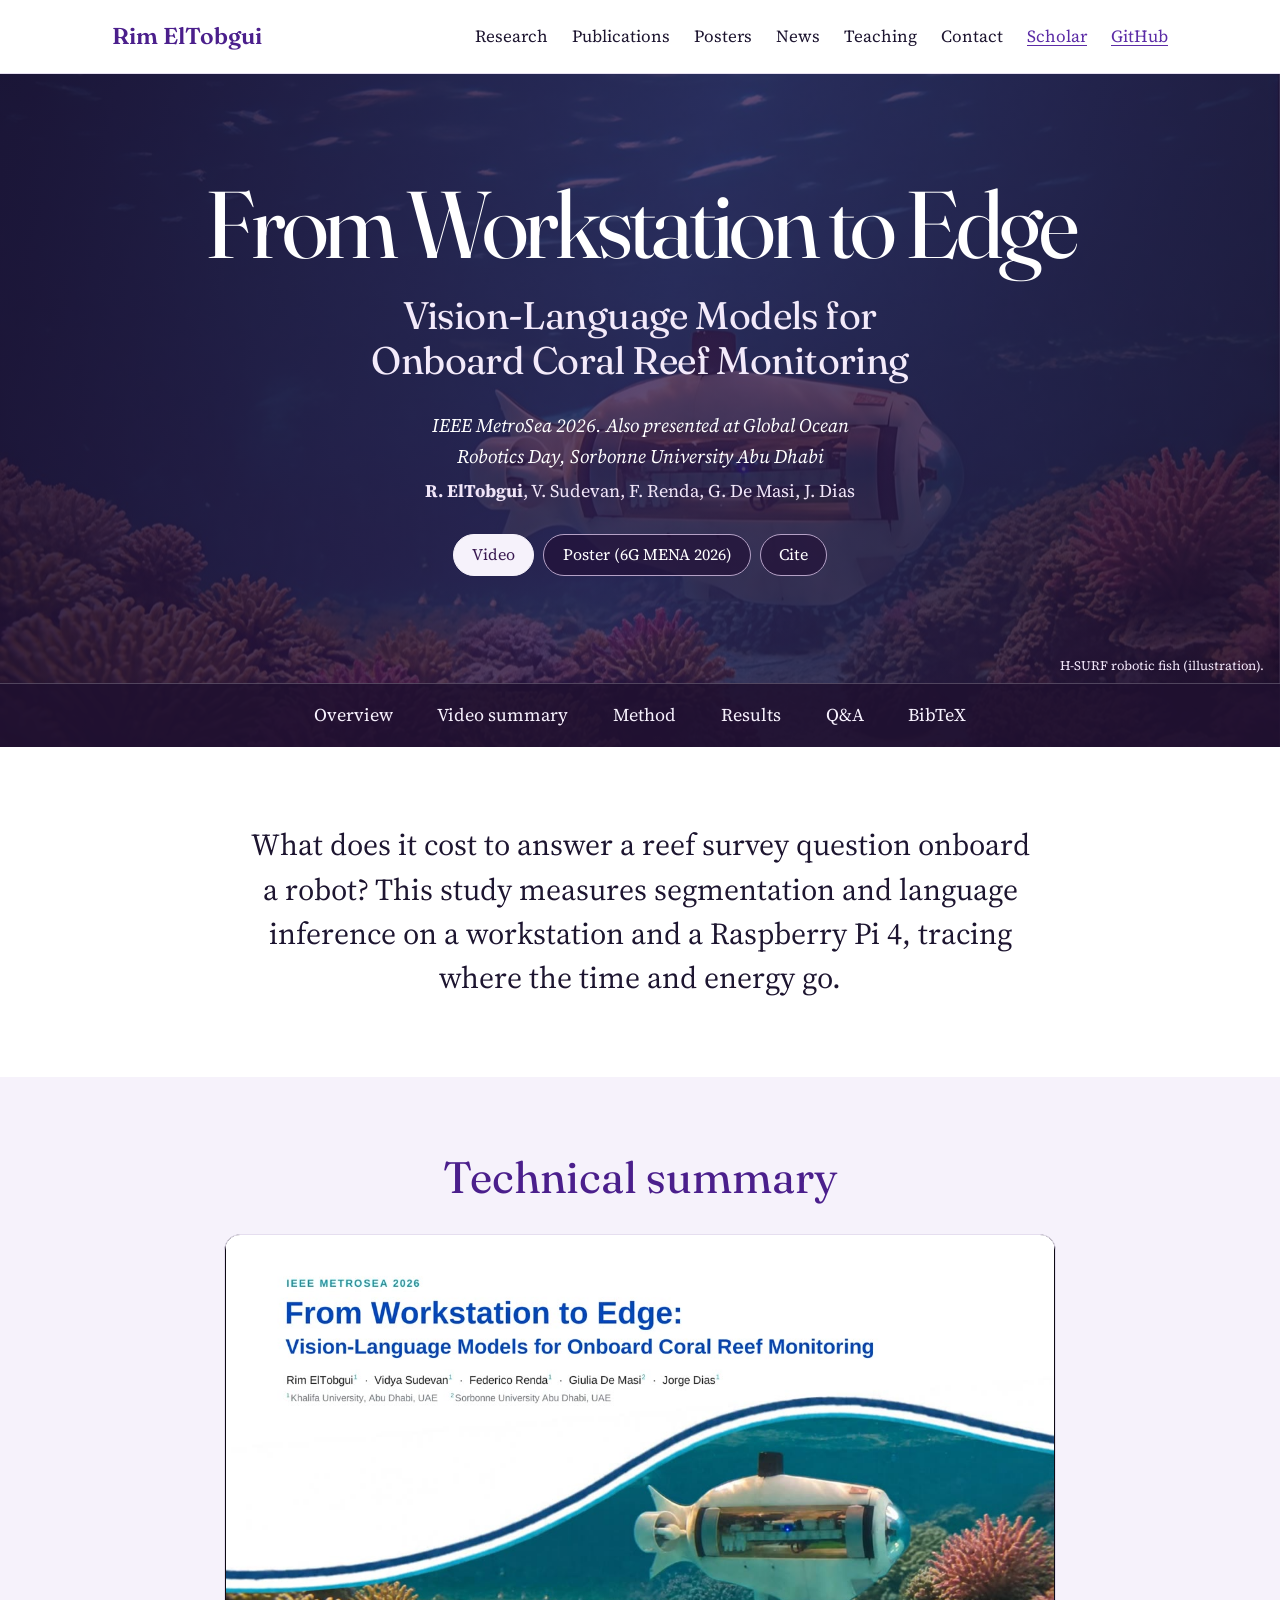
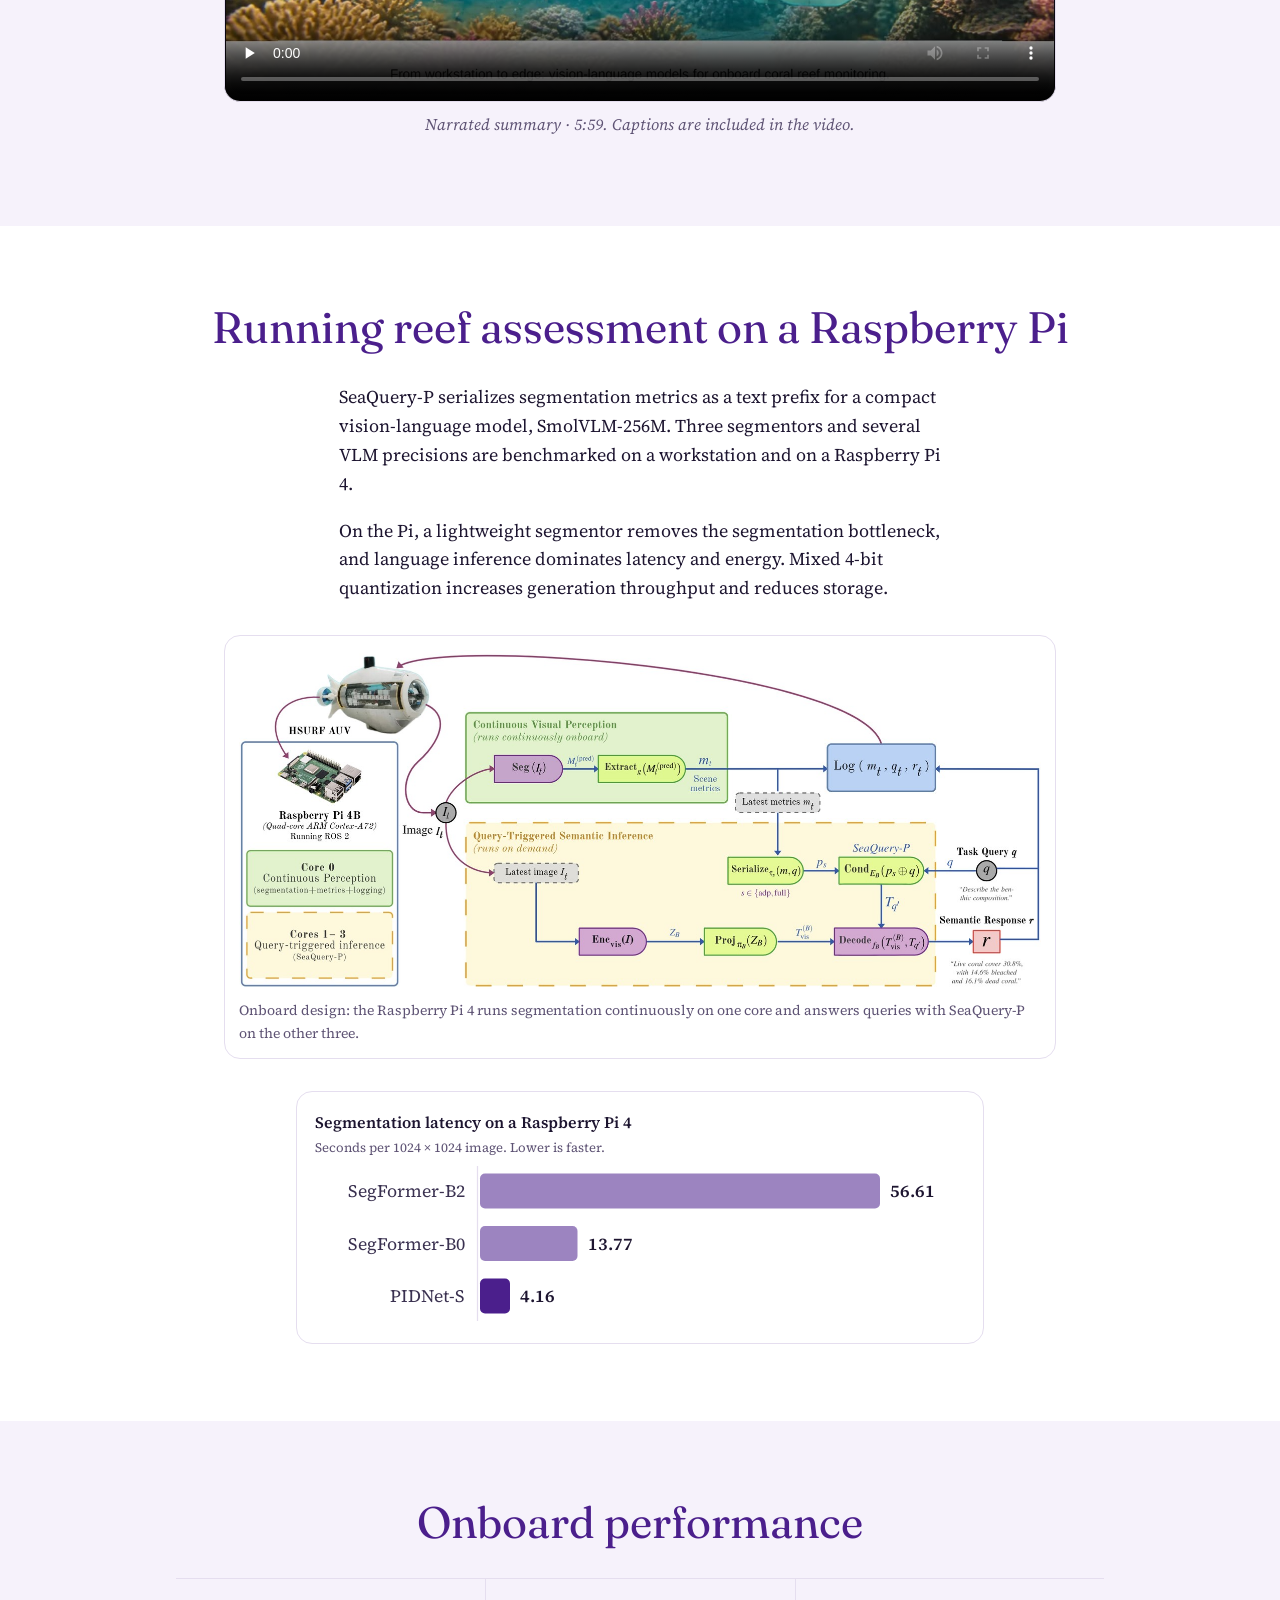
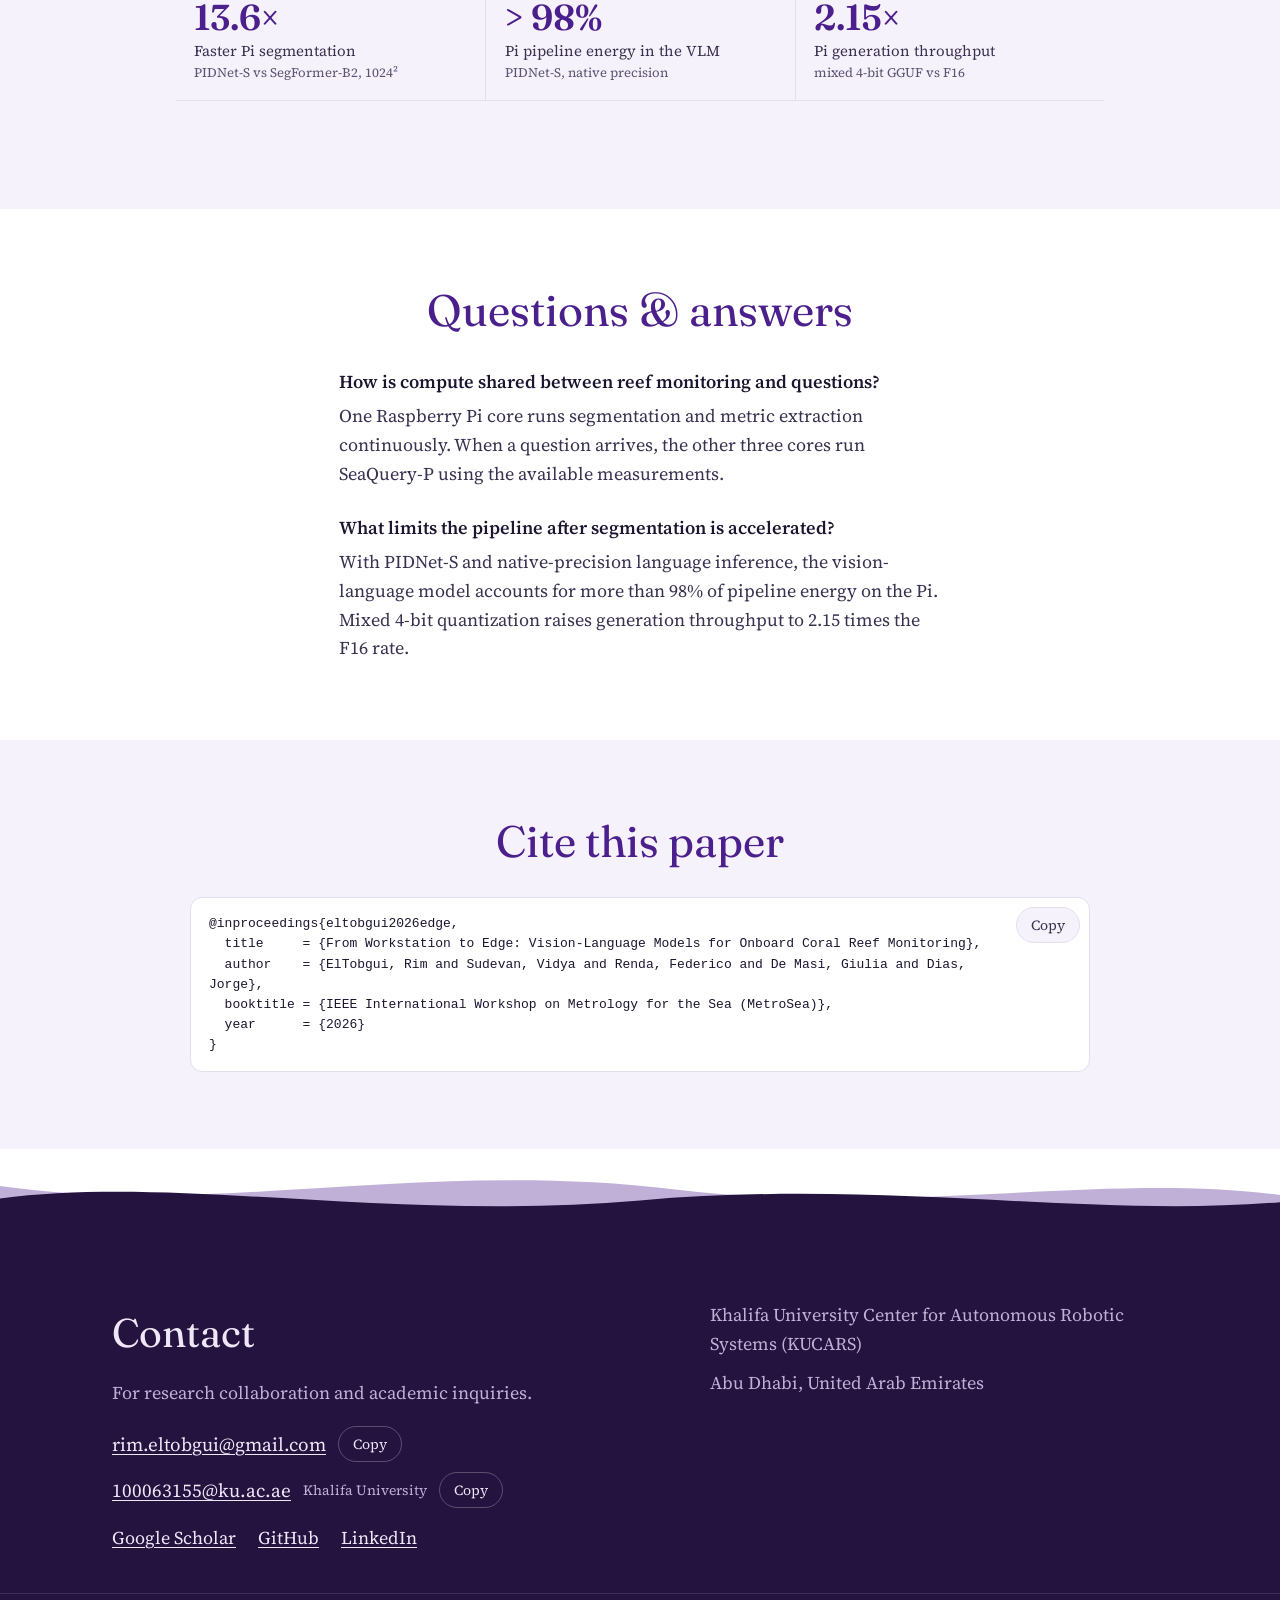
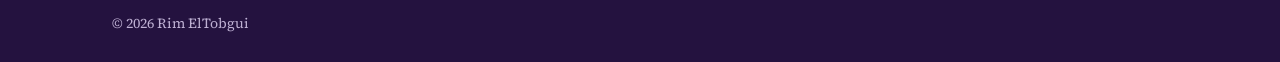
==== commit f0ae3565: "Redesign publication pages around paper summaries, figures and results" ====
--- a/paper-edge-2026.html
+++ b/paper-edge-2026.html
@@ -9,8 +9,9 @@
 <link rel="preconnect" href="https://fonts.gstatic.com" crossorigin>
 <link href="https://fonts.googleapis.com/css2?family=Fraunces:ital,opsz,wght@0,9..144,400;0,9..144,600;1,9..144,400&family=Source+Serif+4:ital,opsz,wght@0,8..60,400;0,8..60,600;1,8..60,400&display=swap" rel="stylesheet">
 <link rel="stylesheet" href="css/site.css">
+<link rel="stylesheet" href="css/project.css">
 </head>
-<body>
+<body class="project-page">
 
 <nav class="site-nav" aria-label="Main">
   <div class="wrap">
@@ -28,40 +29,39 @@
   </div>
 </nav>
 
-<header class="hero-band paper-band">
-<div class="rays" aria-hidden="true"><span></span><span></span><span></span><span></span><span></span></div>
-<div class="wrap hero-wrap paper-head">
-  <a class="back" href="index.html#publications">All publications</a>
-  <div class="paper-top">
-    <div class="paper-meta">
-      <div class="tags"><span class="tag">Conference</span><span class="tag">2026</span></div>
-      <h1>From Workstation to Edge: Vision-Language Models for Onboard Coral Reef Monitoring</h1>
-      <p class="authors"><strong>R. ElTobgui</strong>, V. Sudevan, F. Renda, G. De Masi, J. Dias</p>
-      <p class="venue">IEEE MetroSea 2026. Also presented at Global Ocean Robotics Day, Sorbonne University Abu Dhabi</p>
-      <p class="paper-sum">Benchmarks segmentation and metric-conditioned vision-language inference on a workstation and a Raspberry Pi 4, and identifies language inference as the dominant onboard cost.</p>
-      <div class="actions"><a class="btn btn-ghost" href="#video">Video</a><a class="btn btn-ghost" href="posters/6gmena2026.pdf">Poster (6G MENA 2026)</a><a class="btn btn-ghost" href="#cite">Cite</a></div>
-    </div>
-    <figure class="paper-hero-fig"><img src="img/hsurf-render-1.jpg" alt="Illustration of an H-SURF robotic fish over a coral reef"><figcaption>H-SURF robotic fish (illustration).</figcaption></figure>
+<header class="project-cover" style="--cover-image: url('/img/hsurf-render-1.jpg')">
+  <div class="cover-inner">
+    <h1><span class="project-name">From Workstation to Edge</span> <span class="project-title">Vision-Language Models for Onboard Coral Reef Monitoring</span></h1>
+    <p class="project-venue">IEEE MetroSea 2026. Also presented at Global Ocean Robotics Day, Sorbonne University Abu Dhabi</p>
+    <p class="project-authors"><strong>R. ElTobgui</strong>, V. Sudevan, F. Renda, G. De Masi, J. Dias</p>
+    <div class="project-resources"><a class="btn btn-ghost" href="#video">Video</a><a class="btn btn-ghost" href="posters/6gmena2026.pdf">Poster (6G MENA 2026)</a><a class="btn btn-ghost" href="#cite">Cite</a></div>
   </div>
-</div>
-
+  <p class="cover-credit">H-SURF robotic fish (illustration).</p>
+  <nav class="project-contents" aria-label="Paper sections">
+    <a href="#overview">Overview</a>
+    <a href="#video">Video summary</a>
+    <a href="#method">Method</a>
+    <a href="#results">Results</a>
+    <a href="#qa">Q&amp;A</a>
+    <a href="#cite">BibTeX</a>
+  </nav>
 </header>
 
-<main>
-<section class="section" id="overview" style="padding-top: 40px"><div class="wrap">
-<h2 class="section-title">Overview</h2>
-<div class="spot paper-spot">
-      <div class="spot-text">
-        <p class="over">SeaQuery-P serializes segmentation metrics as a text prefix for a compact vision-language model, SmolVLM-256M. Three segmentors and several VLM precisions are benchmarked on a workstation and on a Raspberry Pi 4.</p>
-        <p class="over">On the Pi, a lightweight segmentor removes the segmentation bottleneck, and language inference dominates latency and energy. Mixed 4-bit quantization increases generation throughput and reduces storage.</p>
-        <div class="stats">
-          <div class="stat"><b>13.6×</b><span>Faster Pi segmentation</span><small>PIDNet-S vs SegFormer-B2, 1024²</small></div>
-          <div class="stat"><b>&gt; 98%</b><span>Pi pipeline energy in the VLM</span><small>PIDNet-S, native precision</small></div>
-          <div class="stat"><b>2.15×</b><span>Pi generation throughput</span><small>mixed 4-bit GGUF vs F16</small></div>
-        </div>
-      </div>
-      <div class="spot-visual">
-        <figure class="fig">
+<main class="project-story">
+<section class="project-intro" id="overview" aria-label="Overview">
+  <p>What does it cost to answer a reef survey question onboard a robot? This study measures segmentation and language inference on a workstation and a Raspberry Pi 4, tracing where the time and energy go.</p>
+</section>
+
+<section class="section" id="video"><div class="wrap">
+<h2 class="section-title">Technical summary</h2>
+<div class="paper-video"><video controls preload="none" poster="img/thumb-metrosea2026.jpg"><source src="video/metrosea2026.mp4" type="video/mp4"></video><p class="venue">Narrated summary · 5:59. Captions are included in the video.</p></div>
+</div></section>
+
+<section class="section project-method" id="method"><div class="wrap">
+  <h2 class="section-title">Running reef assessment on a Raspberry Pi</h2>
+  <div class="project-prose"><p class="over">SeaQuery-P serializes segmentation metrics as a text prefix for a compact vision-language model, SmolVLM-256M. Three segmentors and several VLM precisions are benchmarked on a workstation and on a Raspberry Pi 4.</p>
+<p class="over">On the Pi, a lightweight segmentor removes the segmentation bottleneck, and language inference dominates latency and energy. Mixed 4-bit quantization increases generation throughput and reduces storage.</p></div>
+  <div class="project-figures"><figure class="fig">
           <img src="img/edge-onboard.jpg" alt="Onboard pipeline: the H-SURF robot and a Raspberry Pi 4. Core 0 runs segmentation and metric extraction continuously; cores 1 to 3 run SeaQuery-P when a query arrives" loading="lazy" width="1600" height="678">
           <figcaption>Onboard design: the Raspberry Pi 4 runs segmentation continuously on one core and answers queries with SeaQuery-P on the other three.</figcaption>
         </figure>
@@ -74,19 +74,28 @@
             <g class="row"><title>SegFormer-B0: 13.77 s</title><text x="120" y="67" text-anchor="end">SegFormer-B0</text><rect class="bar" x="132" y="48" width="78" height="28" rx="4"/><text class="val" x="218" y="67">13.77</text></g>
             <g class="row"><title>PIDNet-S: 4.16 s</title><text x="120" y="109" text-anchor="end">PIDNet-S</text><rect class="bar key" x="132" y="90" width="24" height="28" rx="4"/><text class="val" x="164" y="109">4.16</text></g>
           </svg>
-        </figure>
-      </div>
-    </div>
+        </figure></div>
 </div></section>
 
-
-
-<section class="section" id="video"><div class="wrap">
-<h2 class="section-title">Video</h2>
-<div class="paper-video"><video controls preload="none" poster="img/thumb-metrosea2026.jpg"><source src="video/metrosea2026.mp4" type="video/mp4"></video><p class="venue">Narrated summary · 5:59. Captions are included in the video.</p></div>
+<section class="section samples-section" id="results"><div class="wrap"><h2 class="section-title">Onboard performance</h2>
+<div class="stats">
+          <div class="stat"><b>13.6×</b><span>Faster Pi segmentation</span><small>PIDNet-S vs SegFormer-B2, 1024²</small></div>
+          <div class="stat"><b>&gt; 98%</b><span>Pi pipeline energy in the VLM</span><small>PIDNet-S, native precision</small></div>
+          <div class="stat"><b>2.15×</b><span>Pi generation throughput</span><small>mixed 4-bit GGUF vs F16</small></div>
+        </div>
 </div></section>
 
-<section class="section" id="cite" style="padding-top: 24px"><div class="wrap"><h2 class="section-title">Cite</h2>
+<section class="section" id="qa"><div class="wrap">
+  <h2 class="section-title">Questions &amp; answers</h2>
+  <dl class="project-qa">
+    <dt>How is compute shared between reef monitoring and questions?</dt>
+    <dd>One Raspberry Pi core runs segmentation and metric extraction continuously. When a question arrives, the other three cores run SeaQuery-P using the available measurements.</dd>
+    <dt>What limits the pipeline after segmentation is accelerated?</dt>
+    <dd>With PIDNet-S and native-precision language inference, the vision-language model accounts for more than 98% of pipeline energy on the Pi. Mixed 4-bit quantization raises generation throughput to 2.15 times the F16 rate.</dd>
+  </dl>
+</div></section>
+
+<section class="section" id="cite"><div class="wrap"><h2 class="section-title">Cite this paper</h2>
 <div class="bibbox"><pre>@inproceedings{eltobgui2026edge,
   title     = {From Workstation to Edge: Vision-Language Models for Onboard Coral Reef Monitoring},
   author    = {ElTobgui, Rim and Sudevan, Vidya and Renda, Federico and De Masi, Giulia and Dias, Jorge},
--- a/css/site.css
+++ b/css/site.css
@@ -150,6 +150,21 @@
 .list.stack li { display: block; }
 .list .what { display: block; font-weight: 600; }
 .list .where { color: var(--muted); font-size: 16px; }
+
+.news-list li a { flex: 1; font-weight: 600; }
+.news-post { max-width: 800px; padding-top: 32px; padding-bottom: 72px; }
+.news-post header { margin-top: 32px; }
+.news-post time, .news-post figcaption { color: var(--muted); font-size: 16px; }
+.news-post h1 { font: 400 clamp(32px, 5vw, 52px)/1.12 var(--display); color: var(--accent); margin: 6px 0 18px; }
+.news-post figure { margin: 32px 0; }
+.news-post figcaption { margin-top: 8px; }
+.photo-crop { display: block; position: relative; overflow: hidden; border-radius: 6px; }
+.photo-crop img { position: absolute; width: var(--photo-width); max-width: none; height: auto; left: var(--photo-left); top: var(--photo-top); }
+
+.news-visual a { display: block; }
+.news-visual img { display: block; width: 100%; height: auto; }
+.news-visual.poster-preview { max-width: 520px; }
+.news-resources { display: flex; flex-wrap: wrap; gap: 8px 24px; padding: 16px 0 0; margin: 24px 0 0; list-style: none; border-top: 1px solid var(--rule); }
 
 /* Spotlights */
 .spot { display: flex; flex-wrap: wrap; align-items: flex-start; gap: 40px 56px; padding: 56px 0; border-top: 1px solid var(--rule); scroll-margin-top: 90px; }
@@ -356,3 +371,4 @@
 .thread img { height: 210px; }
 .list.teach .where { display: block; }
 .terms-list { display: block; margin-top: 4px; font-size: 15px; color: var(--ink-2); }
+.video-sub { margin: 0 0 12px; font-family: var(--display); font-weight: 400; font-size: 24px; color: var(--ink); }
--- a/css/project.css
+++ b/css/project.css
@@ -0,0 +1,99 @@
+/* Publication detail pages share the portfolio's fonts and semantic colors. */
+.project-cover {
+  position: relative;
+  isolation: isolate;
+  background-color: #281738;
+  background-image: linear-gradient(105deg, rgba(29, 14, 48, .90), rgba(50, 25, 77, .78) 50%, rgba(32, 16, 50, .86)), var(--cover-image);
+  background-size: cover;
+  background-position: center;
+  color: #fff;
+  text-align: center;
+}
+.cover-inner {
+  margin: auto;
+  max-width: 62rem;
+  padding: clamp(4rem, 8vw, 7rem) 1.3rem clamp(3rem, 6vw, 6rem);
+}
+.cover-inner h1 { margin: 0; font-family: var(--display); font-weight: 400; }
+.project-name, .project-title { display: block; }
+.project-name {
+  font-size: clamp(2.7rem, 7.4vw, 6.4rem);
+  line-height: 1.02;
+  letter-spacing: -.045em;
+}
+.project-title {
+  max-width: 37ch;
+  margin: 1.25rem auto 0;
+  color: #f3eafa;
+  font-size: clamp(1.45rem, 3vw, 2.75rem);
+  line-height: 1.18;
+  letter-spacing: -.015em;
+}
+.project-venue { max-width: 60ch; margin: 1.65rem auto .35rem; font-size: 1.2rem; font-style: italic; }
+.project-authors { margin: 0; color: #f0e5f8; }
+.project-resources, .project-contents {
+  display: flex;
+  justify-content: center;
+  align-items: center;
+  flex-wrap: wrap;
+  gap: .55rem;
+}
+.project-resources { margin-top: 1.75rem; }
+.project-cover a:focus-visible { outline-color: white; }
+.project-resources .btn {
+  min-height: 42px;
+  padding: .4rem 1.15rem;
+  color: white;
+  background: rgba(33, 15, 54, .67);
+  border-color: #b5a1c6;
+  font-size: 1rem;
+}
+.project-resources .btn:first-child, .project-resources .btn:hover {
+  background: #f6f2fb;
+  border-color: #f6f2fb;
+  color: #391951;
+}
+.cover-credit { margin: 0; padding: .25rem 1rem .4rem; text-align: right; color: #f0e5f8; font-size: .8rem; }
+.project-contents {
+  padding: .6rem 1rem;
+  column-gap: clamp(.6rem, 3vw, 2.2rem);
+  row-gap: 0;
+  background: rgba(31, 16, 47, .85);
+  border-top: 1px solid rgba(255, 255, 255, .22);
+}
+.project-contents a { display: inline-block; padding: .45rem .3rem; color: #f7f1fd; text-decoration: none; }
+.project-contents a:hover { text-decoration: underline; }
+.project-story [id] { scroll-margin-top: 5rem; }
+.project-intro { max-width: 52rem; margin: auto; padding: clamp(2.75rem, 6vw, 5rem) 1.4rem; text-align: center; }
+.project-intro p { margin: 0; font-size: clamp(1.35rem, 2.5vw, 1.9rem); line-height: 1.45; text-wrap: pretty; }
+.project-story .section { padding: clamp(2.8rem, 6vw, 5.4rem) 0; }
+.project-story .section > .wrap { max-width: 62rem; }
+.project-story .section-title { text-align: center; margin-bottom: clamp(1.25rem, 3vw, 2rem); }
+.project-story #video, .project-story #cite { background: var(--wash); }
+.project-story .paper-video { max-width: 52rem; margin-inline: auto; }
+.project-story .paper-video .venue { text-align: center; }
+.project-prose, .project-qa { max-width: 67ch; margin: auto; }
+.project-prose p { margin: 0 0 1em; }
+.project-figures { max-width: 52rem; margin: 2rem auto 0; display: grid; gap: 2rem; }
+.project-figures .chart { max-width: 43rem; width: 100%; justify-self: center; }
+.project-story .pair img { aspect-ratio: auto; }
+.project-story .stats { margin: 0 auto 2rem; gap: 0; border-block: 1px solid var(--rule); }
+.project-story .stat { padding: 1.15rem; border: none; border-radius: 0; background: transparent; }
+.project-story .stat + .stat { border-inline-start: 1px solid var(--rule); }
+.project-story .stat b { font-size: clamp(1.55rem, 3vw, 2.25rem); }
+.project-story .project-qa dt { margin: 1.5rem 0 .4rem; font-weight: 600; font-size: 1.14rem; }
+.project-story .project-qa dd { margin: 0; color: var(--ink-2); }
+.project-story .bibbox { max-width: 52rem; margin-inline: auto; }
+@media (max-width: 760px) {
+  .project-page .site-nav { position: static; }
+  .project-story [id] { scroll-margin-top: .75rem; }
+  .cover-inner { padding-block: 3rem; }
+}
+@media (max-width: 480px) {
+  .project-story .stats { grid-template-columns: 1fr; }
+  .project-story .stat + .stat { border-inline-start: 0; border-top: 1px solid var(--rule); }
+  .project-contents { font-size: 1rem; }
+  .project-story .bibbox pre { padding: 3.25rem 1rem 1rem; overflow-wrap: anywhere; }
+}
+.project-venue { max-width: 72ch; text-wrap: balance; }
+.project-venue .status { white-space: nowrap; }
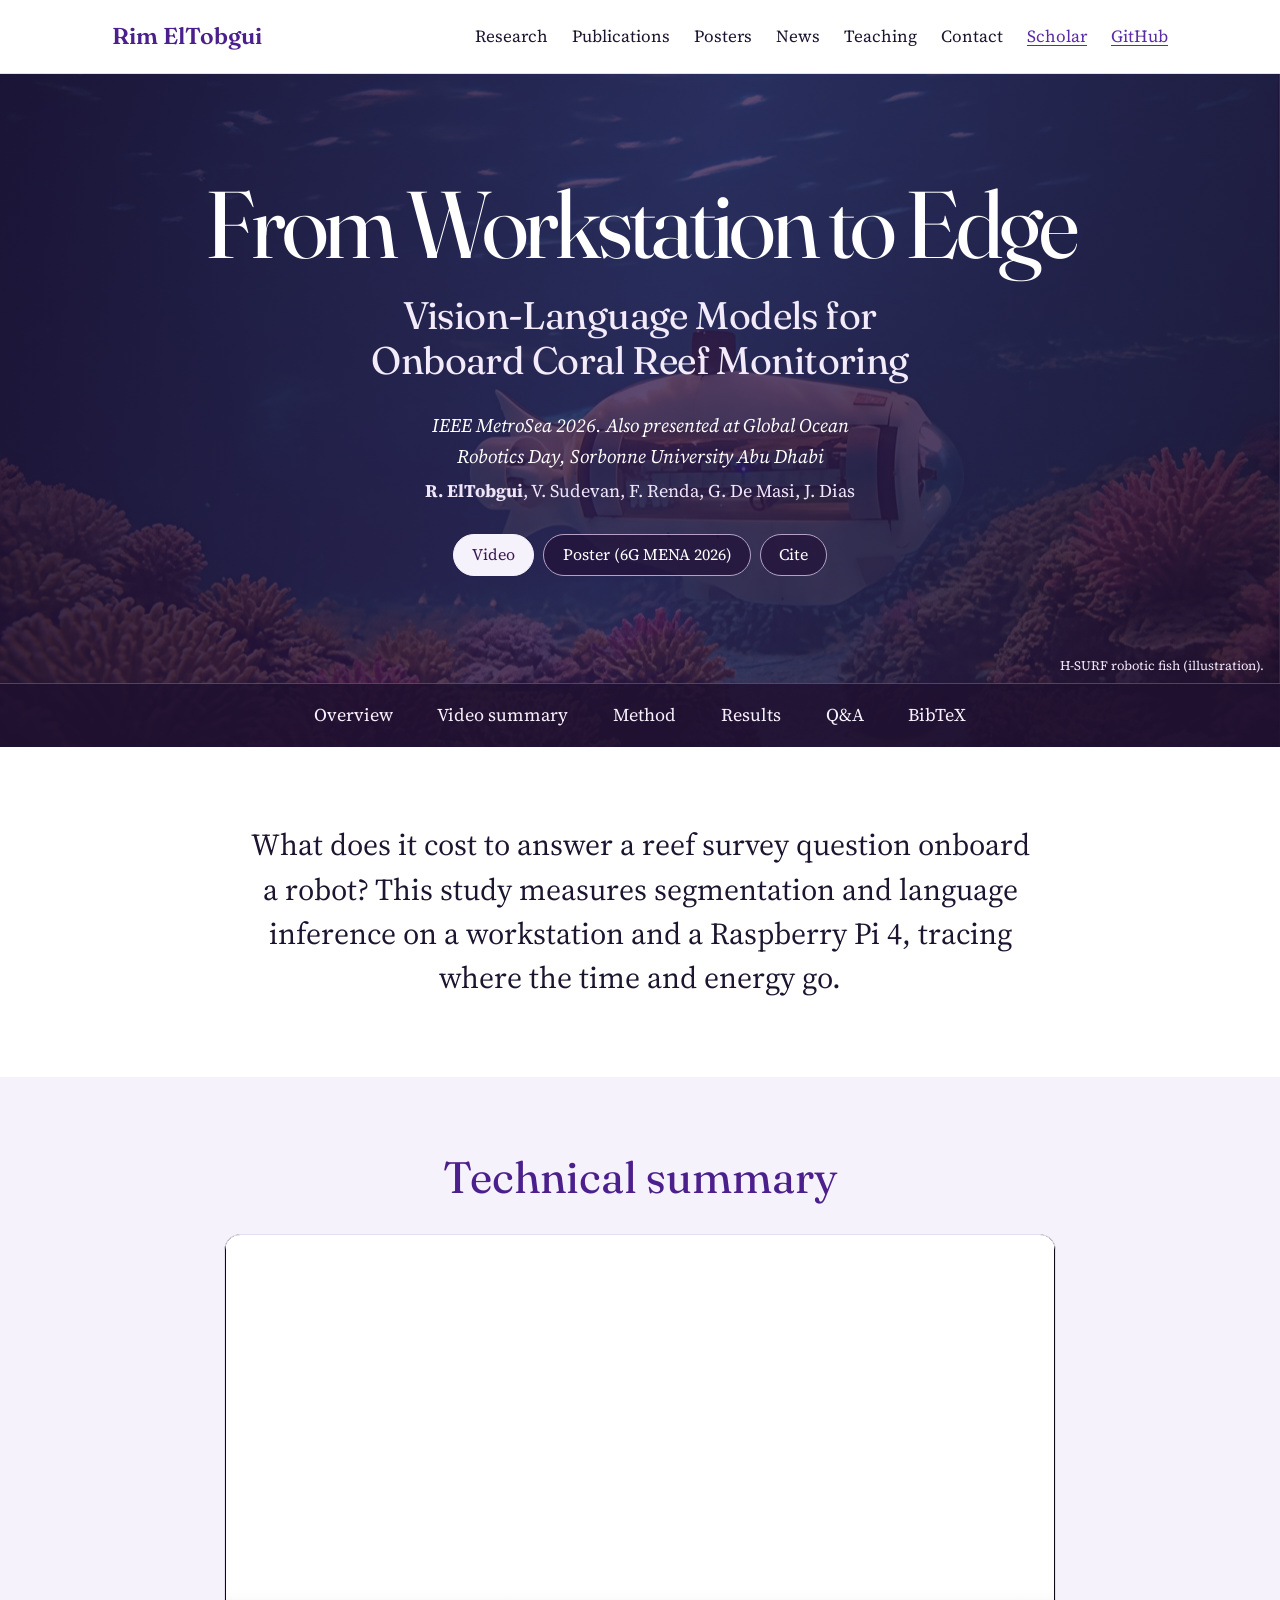
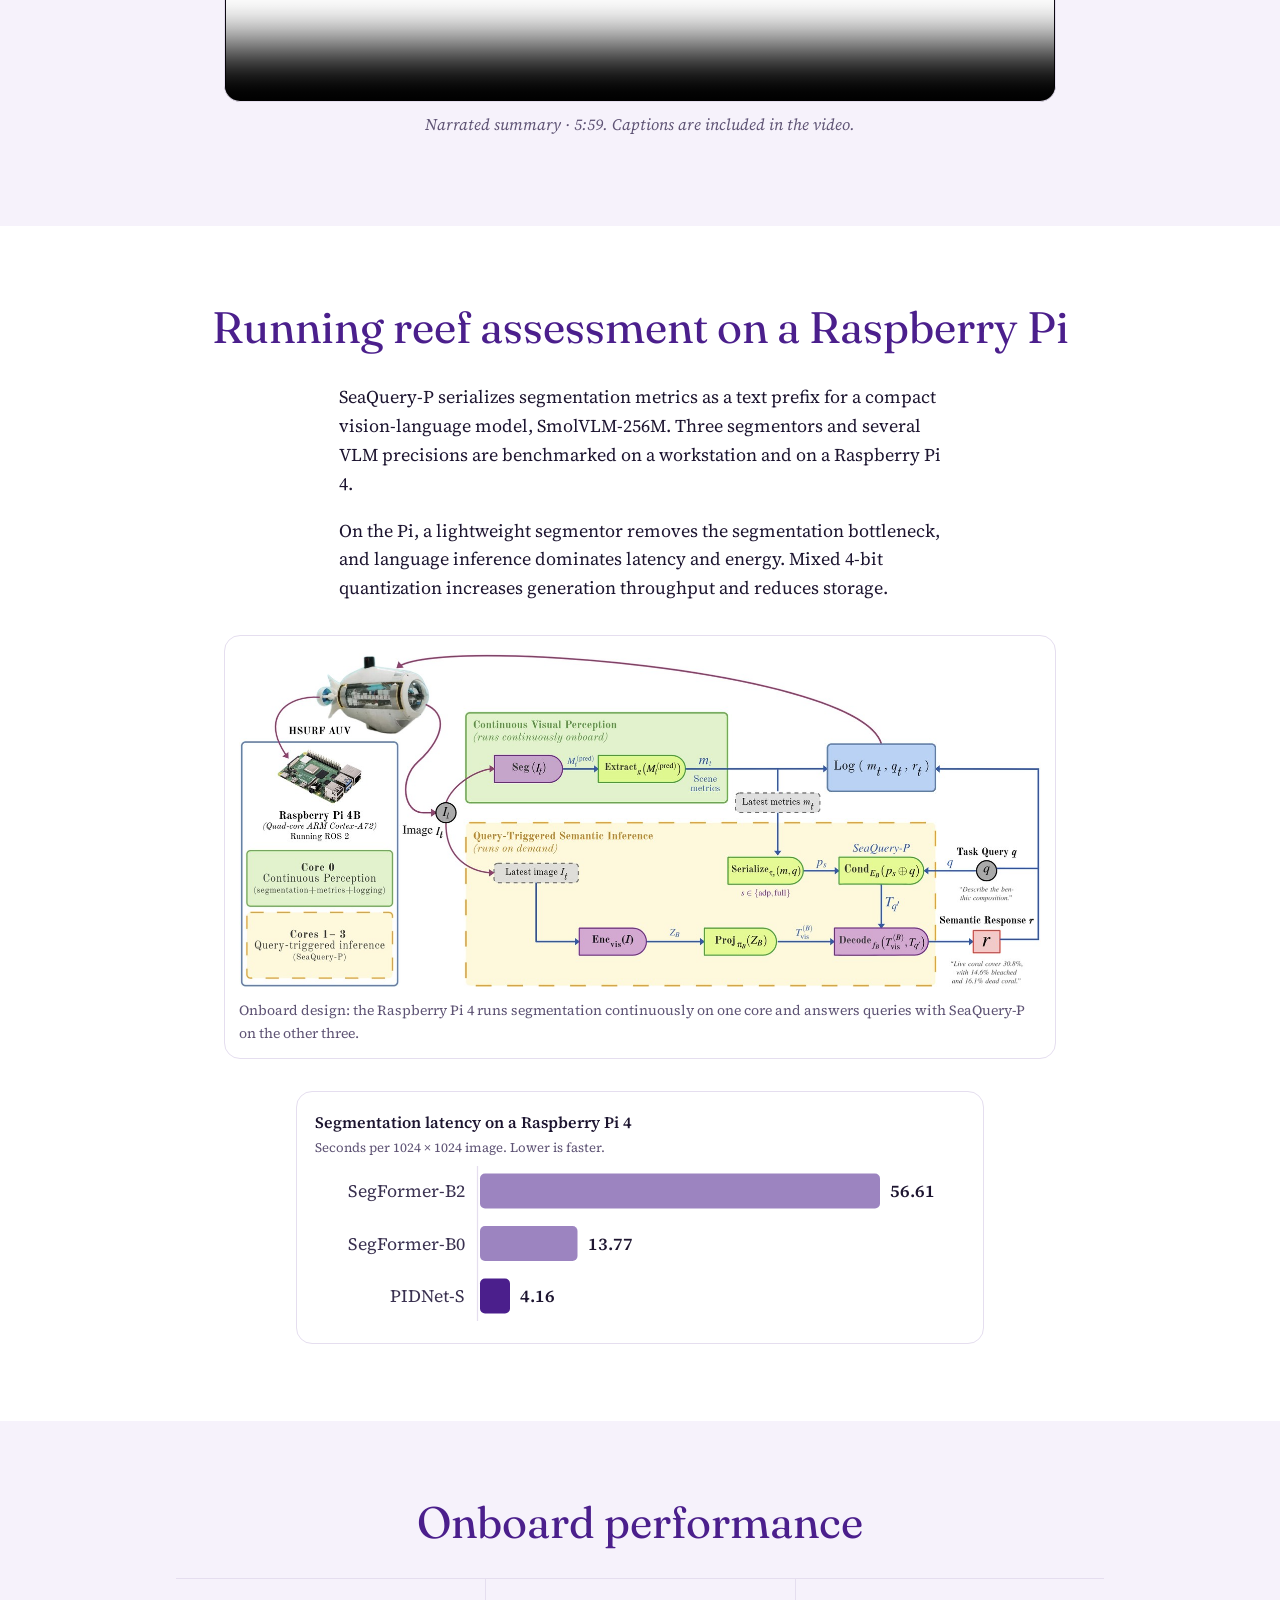
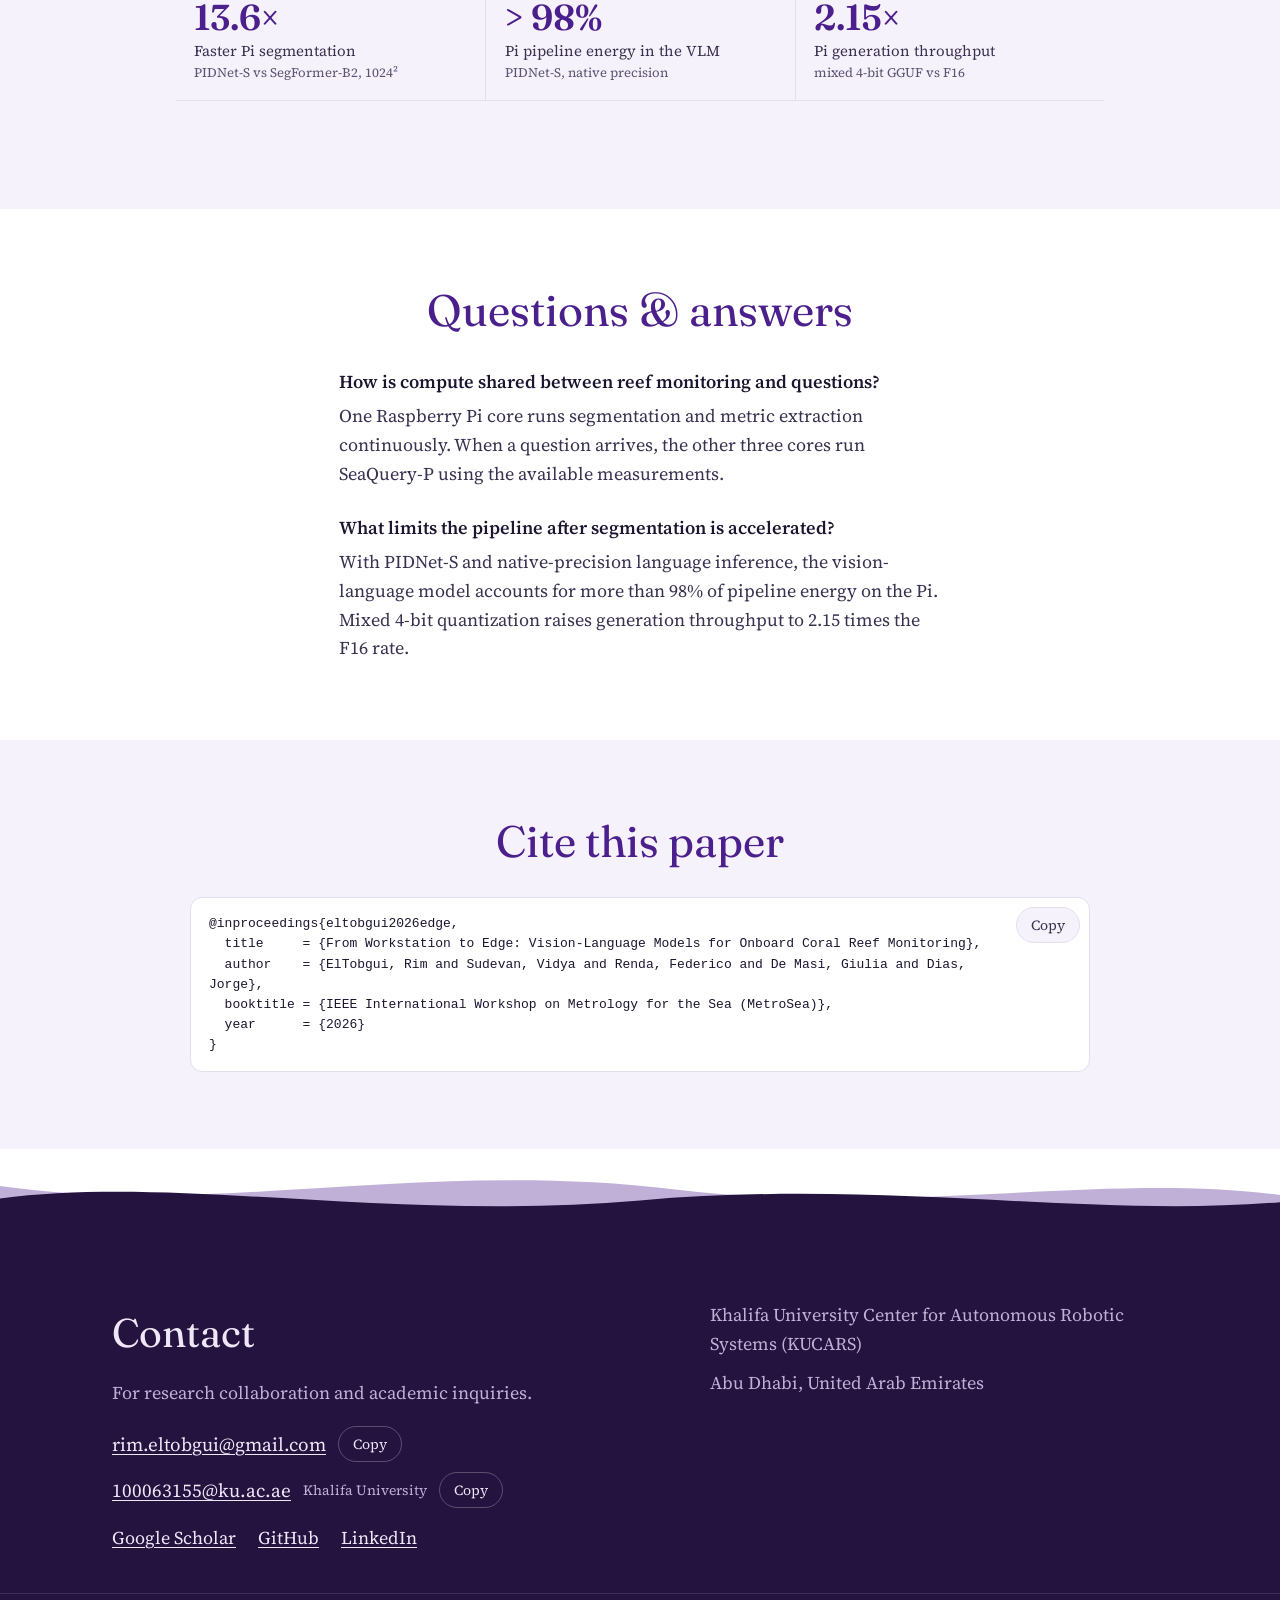
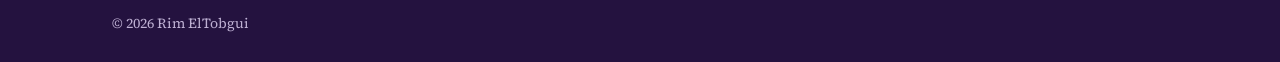
==== commit d96401de: "Use each publication video's opening frame as its poster" ====
--- a/paper-edge-2026.html
+++ b/paper-edge-2026.html
@@ -54,7 +54,7 @@
 
 <section class="section" id="video"><div class="wrap">
 <h2 class="section-title">Technical summary</h2>
-<div class="paper-video"><video controls preload="none" poster="img/thumb-metrosea2026.jpg"><source src="video/metrosea2026.mp4" type="video/mp4"></video><p class="venue">Narrated summary · 5:59. Captions are included in the video.</p></div>
+<div class="paper-video"><video controls preload="none" poster="img/metrosea2026-first-frame.webp"><source src="video/metrosea2026.mp4" type="video/mp4"></video><p class="venue">Narrated summary · 5:59. Captions are included in the video.</p></div>
 </div></section>
 
 <section class="section project-method" id="method"><div class="wrap">
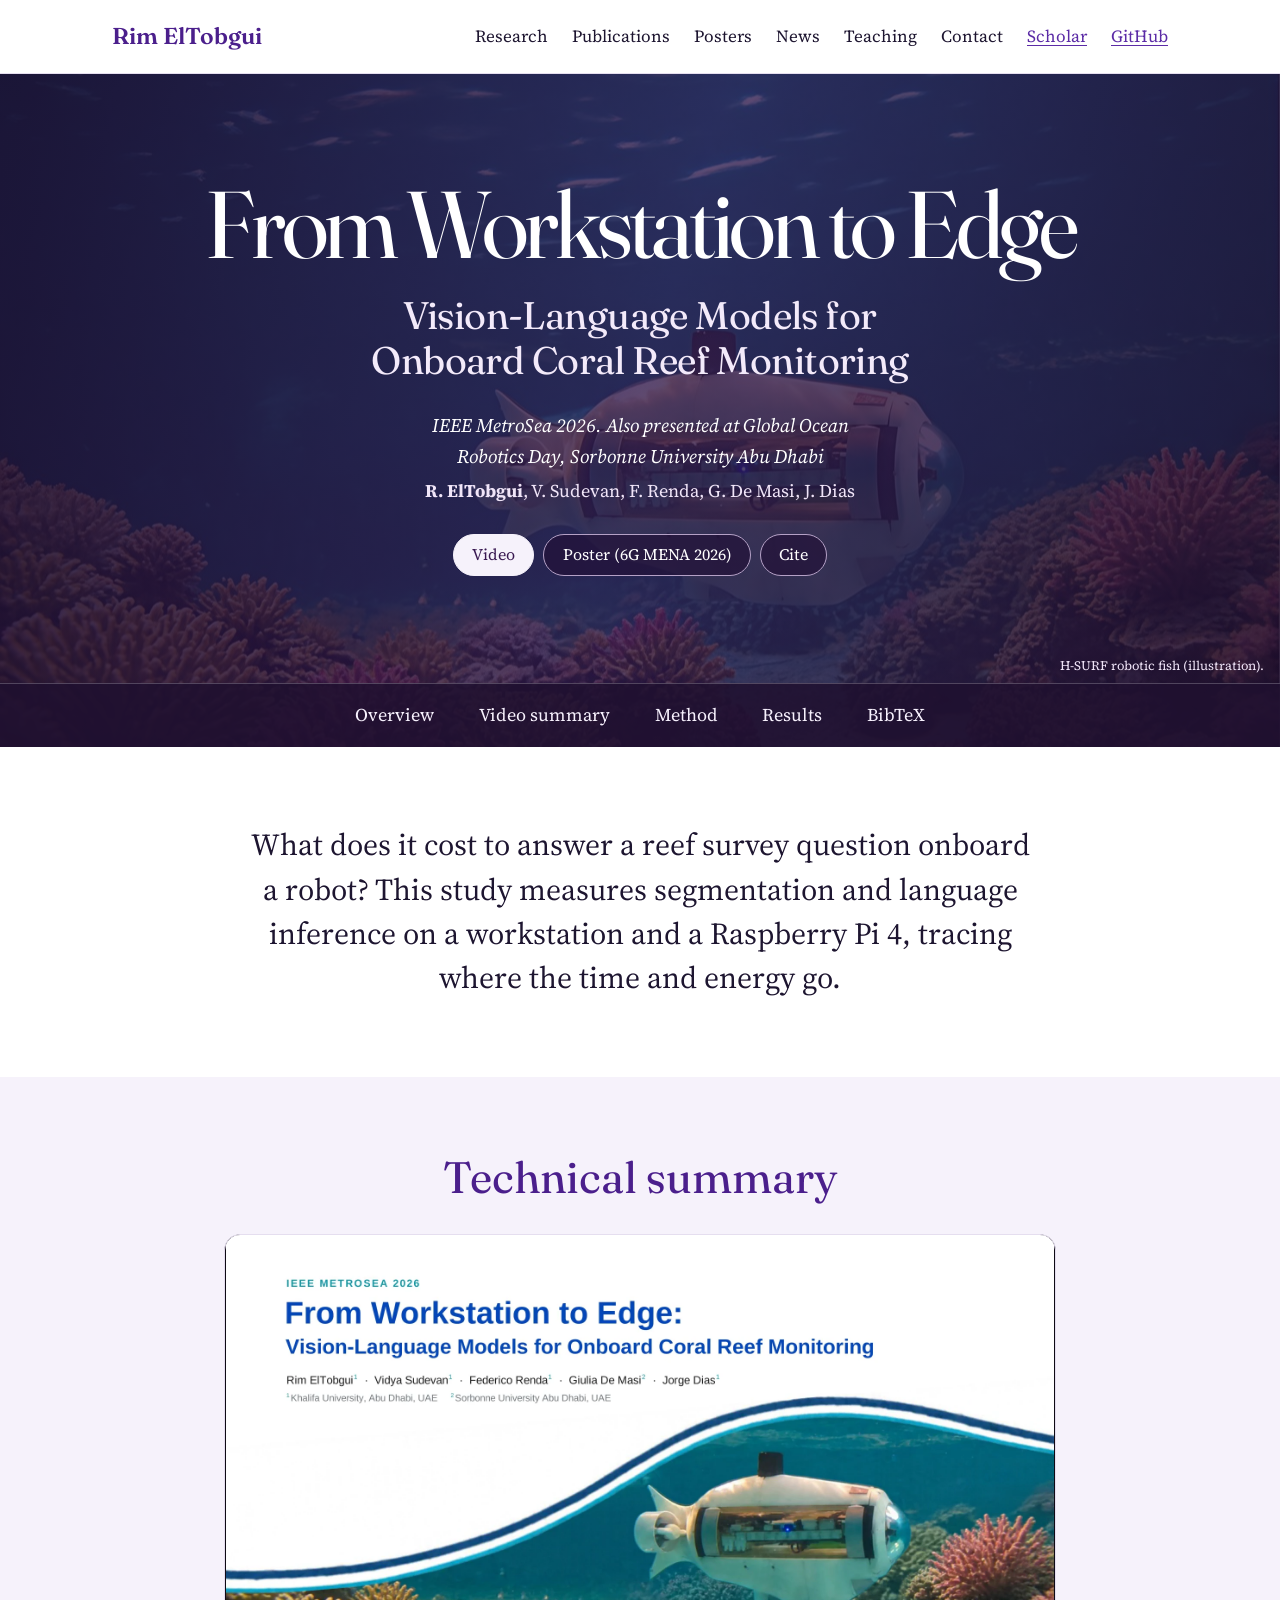
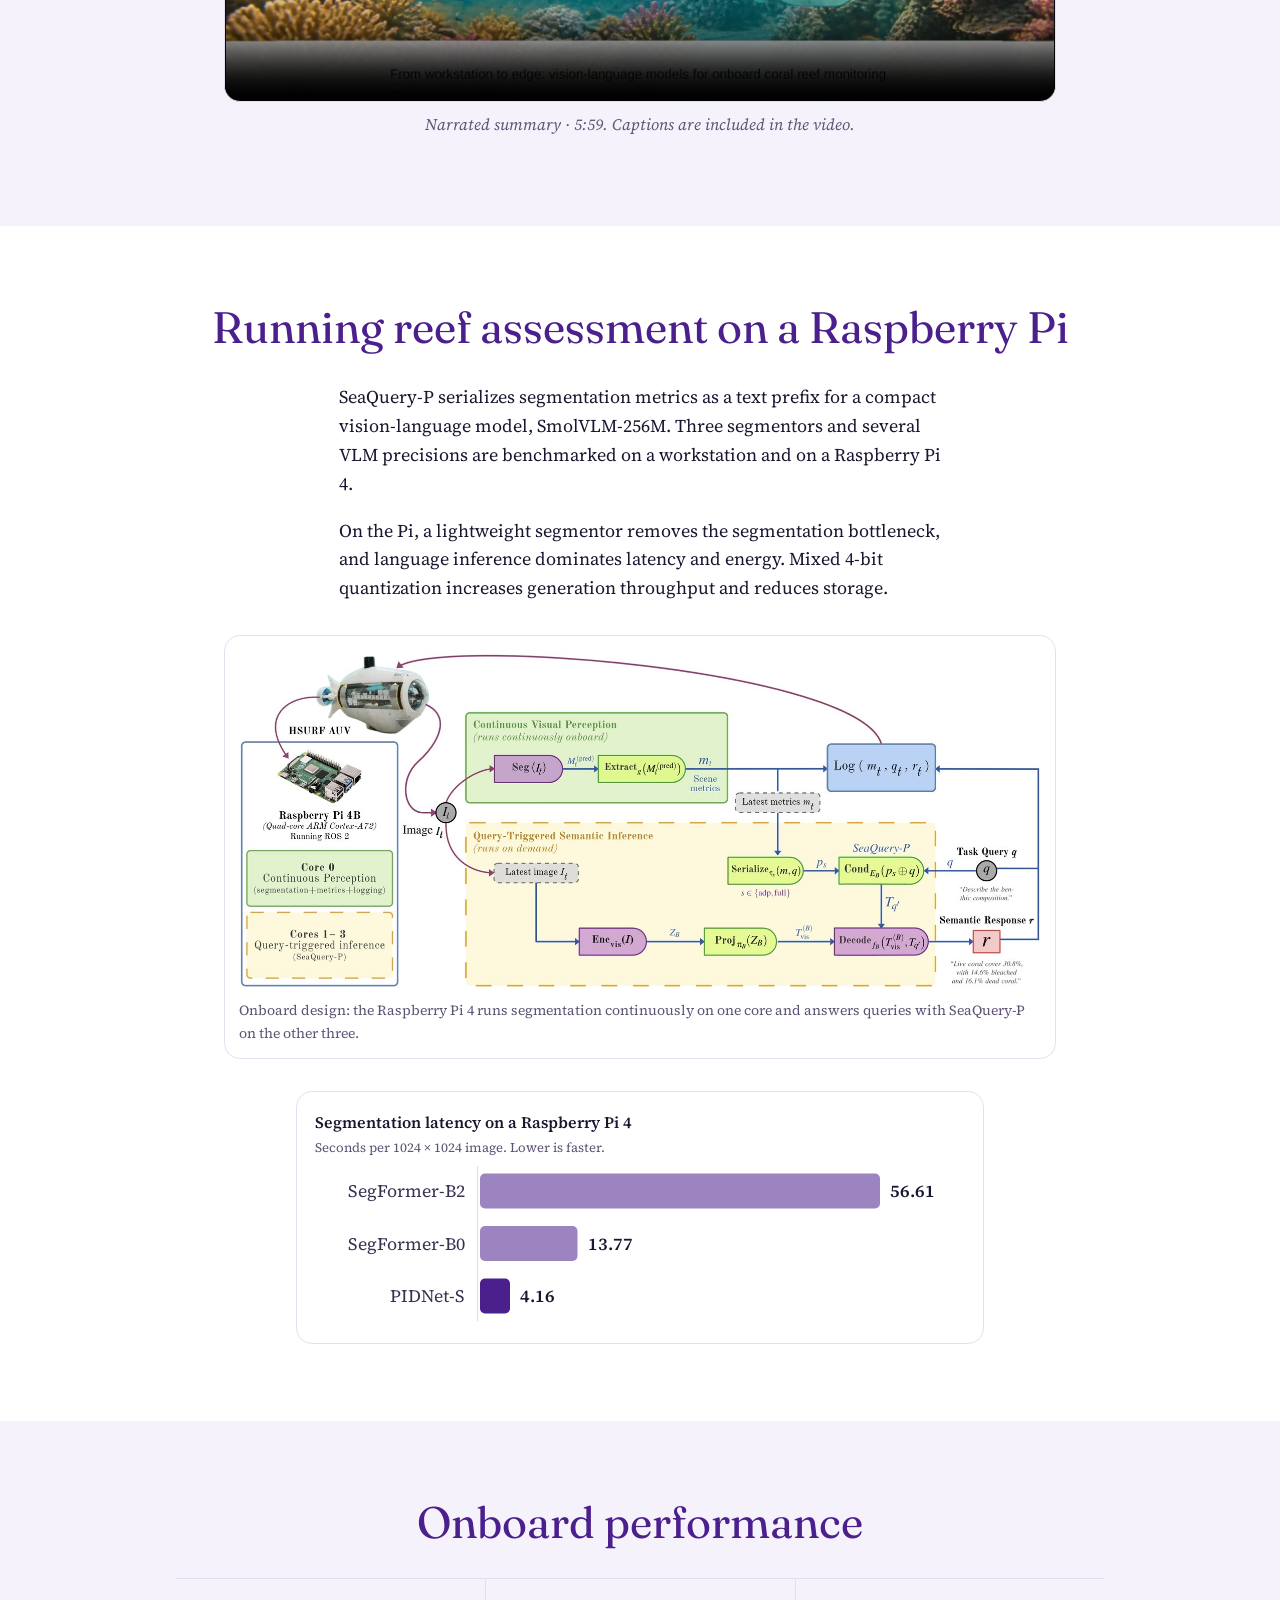
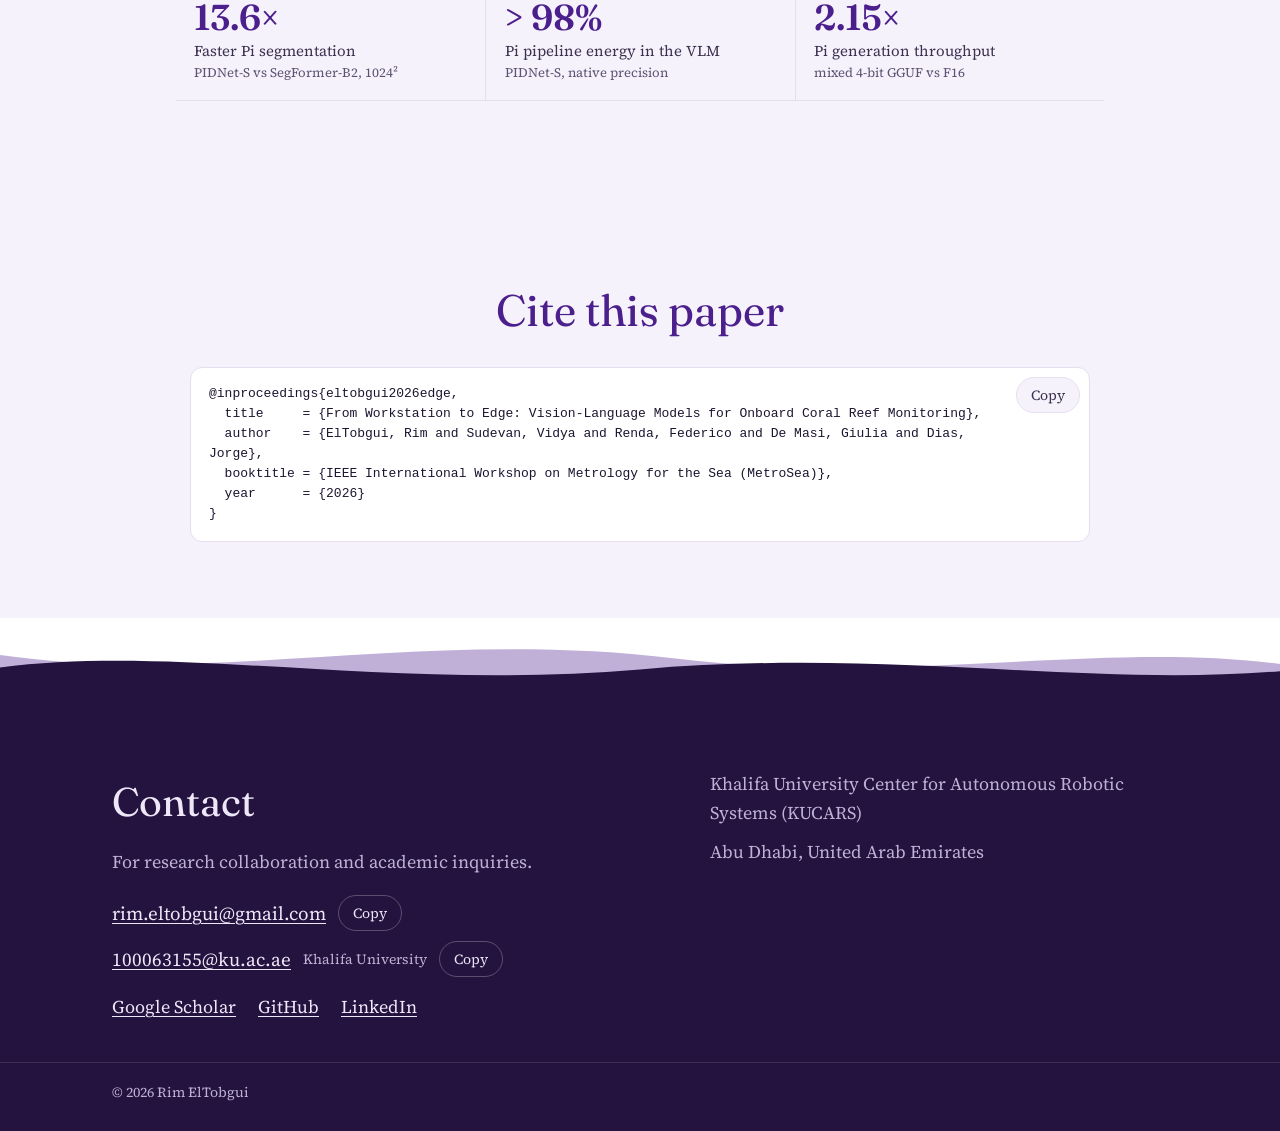
==== commit 32755084: "Show the title slides on publication videos and remove paper Q&A sections" ====
--- a/paper-edge-2026.html
+++ b/paper-edge-2026.html
@@ -42,7 +42,6 @@
     <a href="#video">Video summary</a>
     <a href="#method">Method</a>
     <a href="#results">Results</a>
-    <a href="#qa">Q&amp;A</a>
     <a href="#cite">BibTeX</a>
   </nav>
 </header>
@@ -54,7 +53,7 @@
 
 <section class="section" id="video"><div class="wrap">
 <h2 class="section-title">Technical summary</h2>
-<div class="paper-video"><video controls preload="none" poster="img/metrosea2026-first-frame.webp"><source src="video/metrosea2026.mp4" type="video/mp4"></video><p class="venue">Narrated summary · 5:59. Captions are included in the video.</p></div>
+<div class="paper-video"><video controls preload="none" poster="img/metrosea2026-title-slide.webp"><source src="video/metrosea2026.mp4" type="video/mp4"></video><p class="venue">Narrated summary · 5:59. Captions are included in the video.</p></div>
 </div></section>
 
 <section class="section project-method" id="method"><div class="wrap">
@@ -83,16 +82,6 @@
           <div class="stat"><b>&gt; 98%</b><span>Pi pipeline energy in the VLM</span><small>PIDNet-S, native precision</small></div>
           <div class="stat"><b>2.15×</b><span>Pi generation throughput</span><small>mixed 4-bit GGUF vs F16</small></div>
         </div>
-</div></section>
-
-<section class="section" id="qa"><div class="wrap">
-  <h2 class="section-title">Questions &amp; answers</h2>
-  <dl class="project-qa">
-    <dt>How is compute shared between reef monitoring and questions?</dt>
-    <dd>One Raspberry Pi core runs segmentation and metric extraction continuously. When a question arrives, the other three cores run SeaQuery-P using the available measurements.</dd>
-    <dt>What limits the pipeline after segmentation is accelerated?</dt>
-    <dd>With PIDNet-S and native-precision language inference, the vision-language model accounts for more than 98% of pipeline energy on the Pi. Mixed 4-bit quantization raises generation throughput to 2.15 times the F16 rate.</dd>
-  </dl>
 </div></section>
 
 <section class="section" id="cite"><div class="wrap"><h2 class="section-title">Cite this paper</h2>
--- a/css/project.css
+++ b/css/project.css
@@ -72,7 +72,7 @@
 .project-story #video, .project-story #cite { background: var(--wash); }
 .project-story .paper-video { max-width: 52rem; margin-inline: auto; }
 .project-story .paper-video .venue { text-align: center; }
-.project-prose, .project-qa { max-width: 67ch; margin: auto; }
+.project-prose { max-width: 67ch; margin: auto; }
 .project-prose p { margin: 0 0 1em; }
 .project-figures { max-width: 52rem; margin: 2rem auto 0; display: grid; gap: 2rem; }
 .project-figures .chart { max-width: 43rem; width: 100%; justify-self: center; }
@@ -81,8 +81,6 @@
 .project-story .stat { padding: 1.15rem; border: none; border-radius: 0; background: transparent; }
 .project-story .stat + .stat { border-inline-start: 1px solid var(--rule); }
 .project-story .stat b { font-size: clamp(1.55rem, 3vw, 2.25rem); }
-.project-story .project-qa dt { margin: 1.5rem 0 .4rem; font-weight: 600; font-size: 1.14rem; }
-.project-story .project-qa dd { margin: 0; color: var(--ink-2); }
 .project-story .bibbox { max-width: 52rem; margin-inline: auto; }
 @media (max-width: 760px) {
   .project-page .site-nav { position: static; }
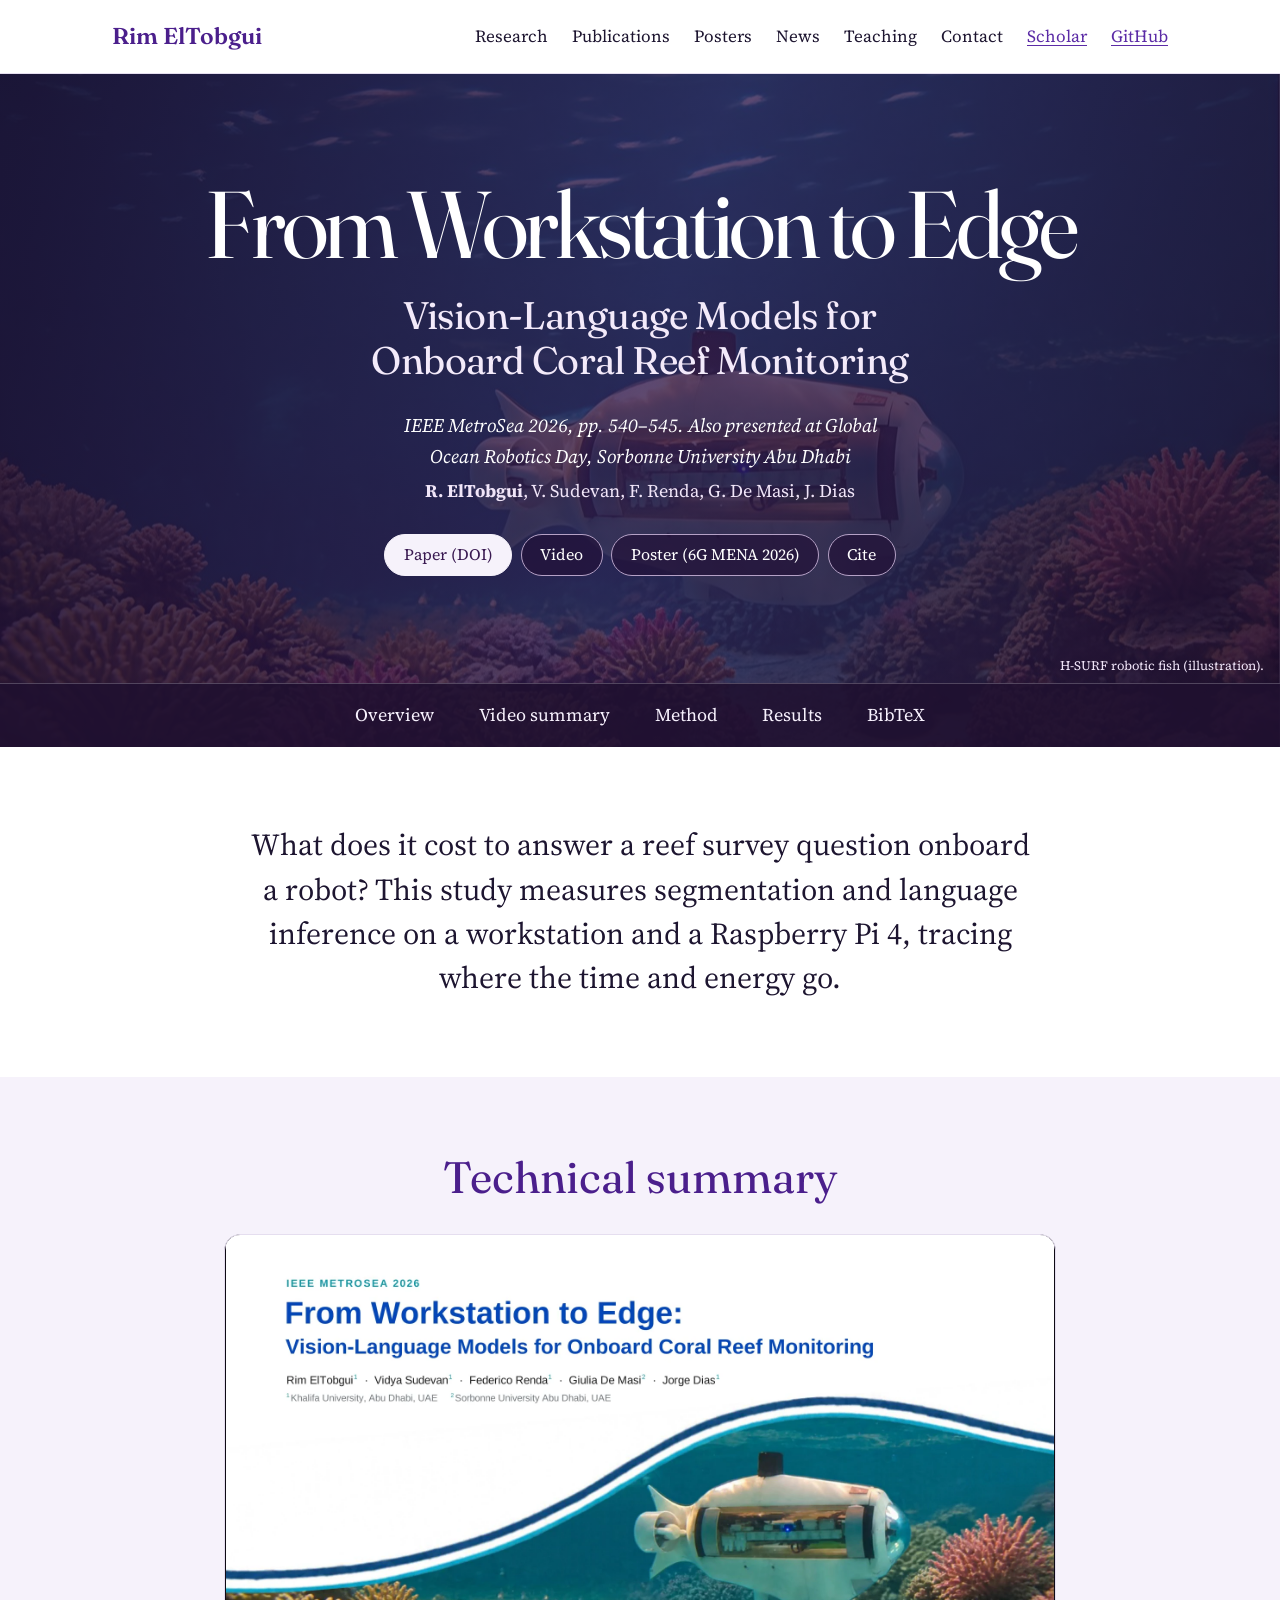
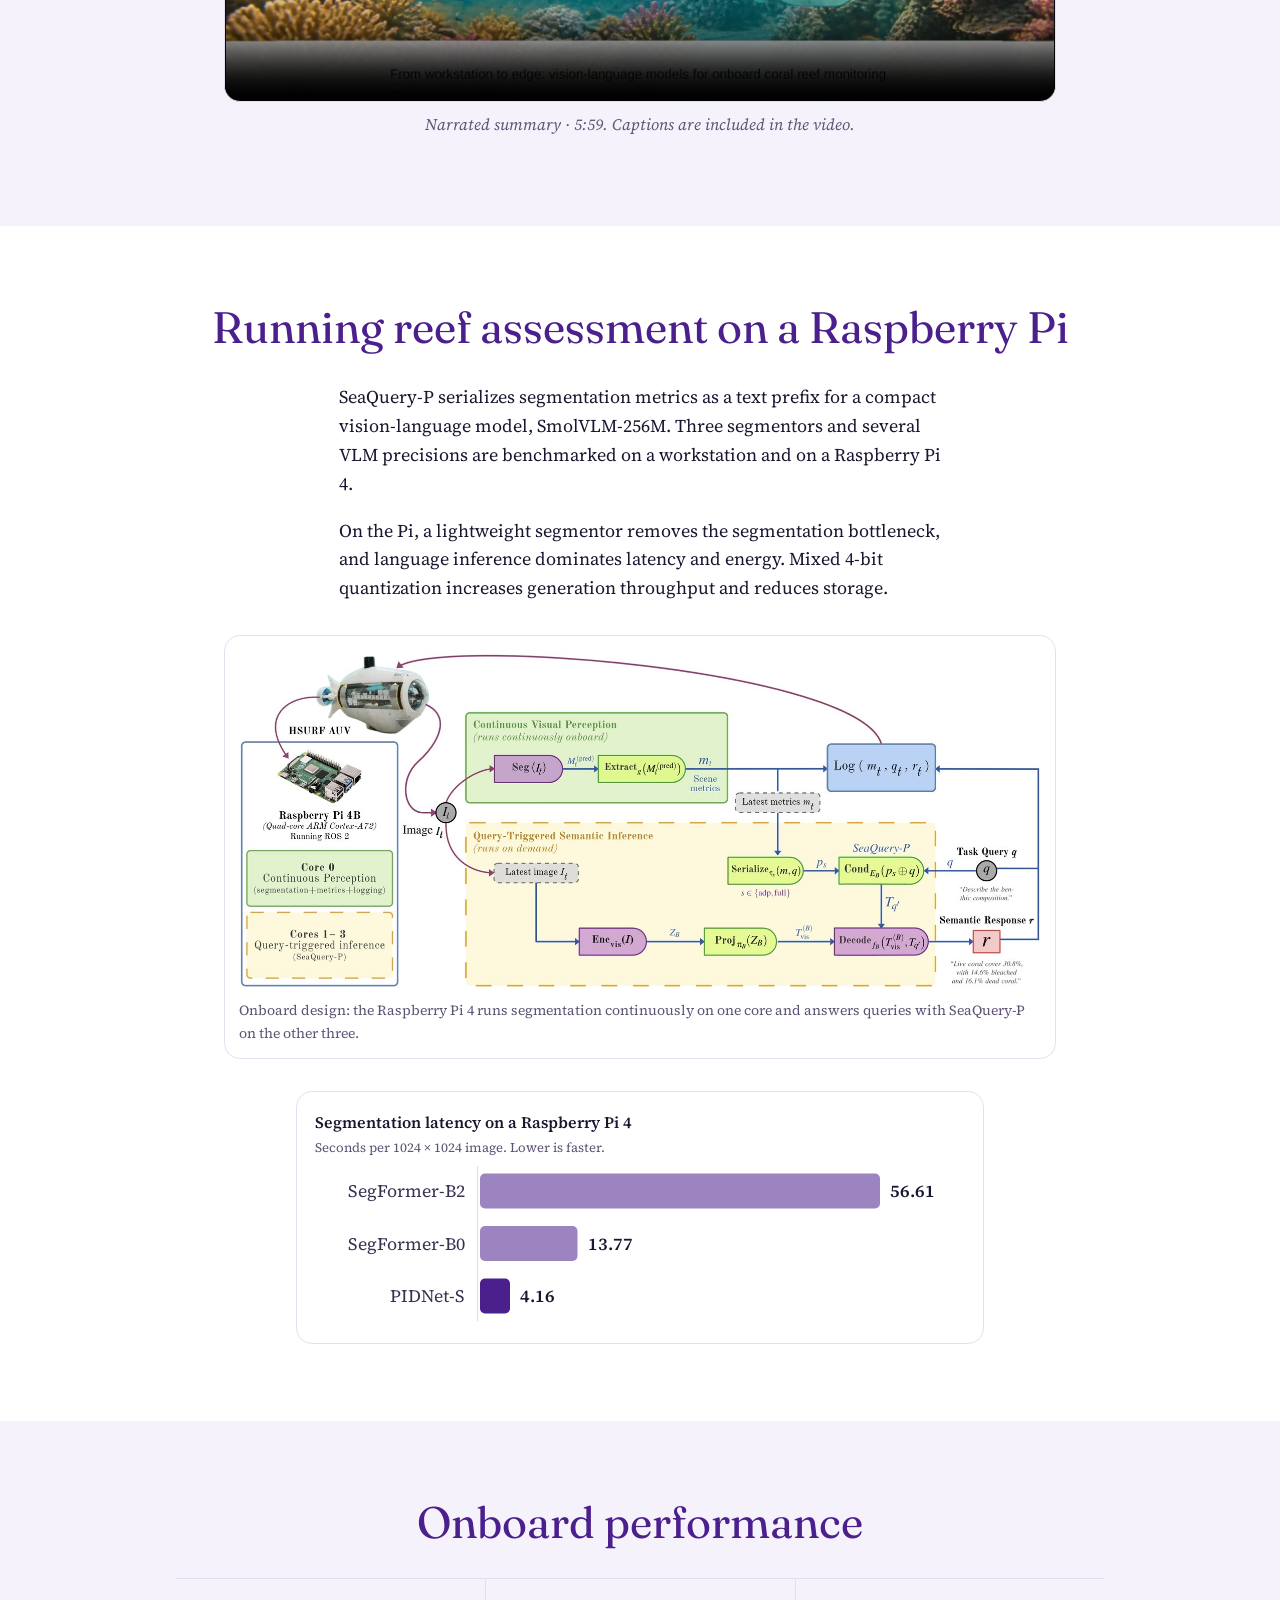
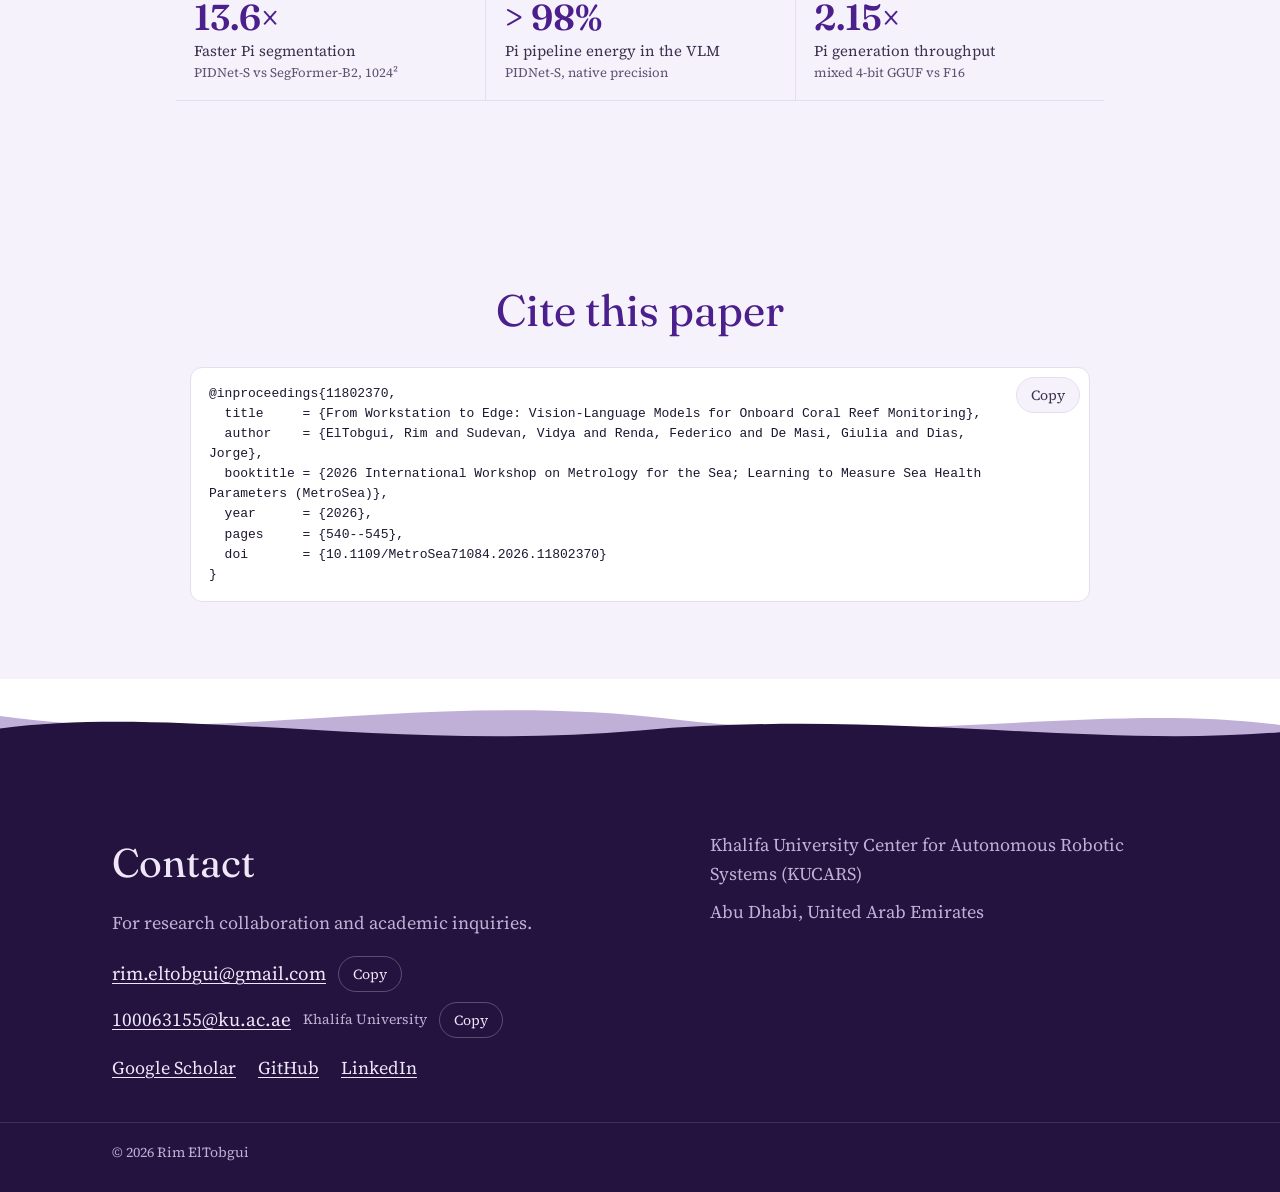
==== commit 50d02848: "Add the published MetroSea 2026 DOI and proceedings citation" ====
--- a/paper-edge-2026.html
+++ b/paper-edge-2026.html
@@ -32,9 +32,9 @@
 <header class="project-cover" style="--cover-image: url('/img/hsurf-render-1.jpg')">
   <div class="cover-inner">
     <h1><span class="project-name">From Workstation to Edge</span> <span class="project-title">Vision-Language Models for Onboard Coral Reef Monitoring</span></h1>
-    <p class="project-venue">IEEE MetroSea 2026. Also presented at Global Ocean Robotics Day, Sorbonne University Abu Dhabi</p>
+    <p class="project-venue">IEEE MetroSea 2026, pp. 540–545. Also presented at Global Ocean Robotics Day, Sorbonne University Abu Dhabi</p>
     <p class="project-authors"><strong>R. ElTobgui</strong>, V. Sudevan, F. Renda, G. De Masi, J. Dias</p>
-    <div class="project-resources"><a class="btn btn-ghost" href="#video">Video</a><a class="btn btn-ghost" href="posters/6gmena2026.pdf">Poster (6G MENA 2026)</a><a class="btn btn-ghost" href="#cite">Cite</a></div>
+    <div class="project-resources"><a class="btn btn-primary" href="https://doi.org/10.1109/MetroSea71084.2026.11802370">Paper (DOI)</a><a class="btn btn-ghost" href="#video">Video</a><a class="btn btn-ghost" href="posters/6gmena2026.pdf">Poster (6G MENA 2026)</a><a class="btn btn-ghost" href="#cite">Cite</a></div>
   </div>
   <p class="cover-credit">H-SURF robotic fish (illustration).</p>
   <nav class="project-contents" aria-label="Paper sections">
@@ -85,11 +85,13 @@
 </div></section>
 
 <section class="section" id="cite"><div class="wrap"><h2 class="section-title">Cite this paper</h2>
-<div class="bibbox"><pre>@inproceedings{eltobgui2026edge,
+<div class="bibbox"><pre>@inproceedings{11802370,
   title     = {From Workstation to Edge: Vision-Language Models for Onboard Coral Reef Monitoring},
   author    = {ElTobgui, Rim and Sudevan, Vidya and Renda, Federico and De Masi, Giulia and Dias, Jorge},
-  booktitle = {IEEE International Workshop on Metrology for the Sea (MetroSea)},
-  year      = {2026}
+  booktitle = {2026 International Workshop on Metrology for the Sea; Learning to Measure Sea Health Parameters (MetroSea)},
+  year      = {2026},
+  pages     = {540--545},
+  doi       = {10.1109/MetroSea71084.2026.11802370}
 }</pre><button type="button" class="copy">Copy</button></div></div></section>
 </main>
 
